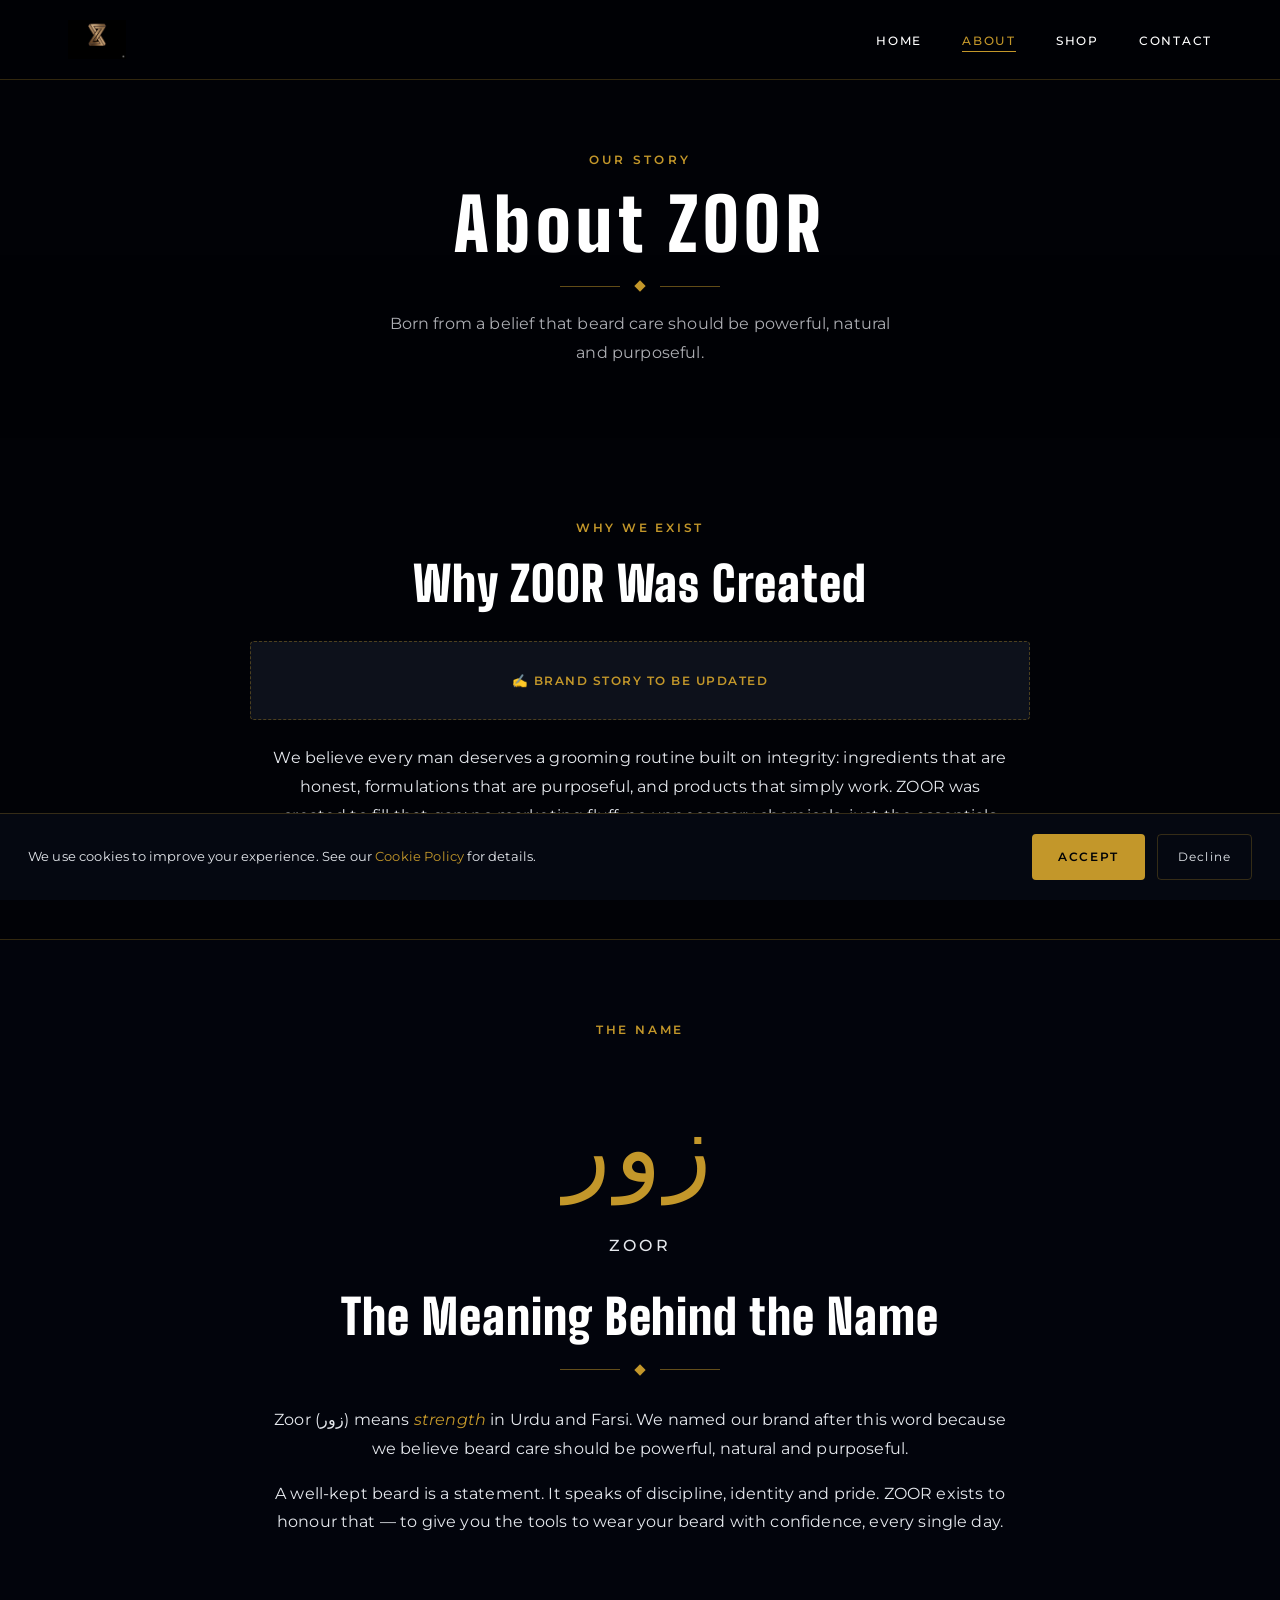
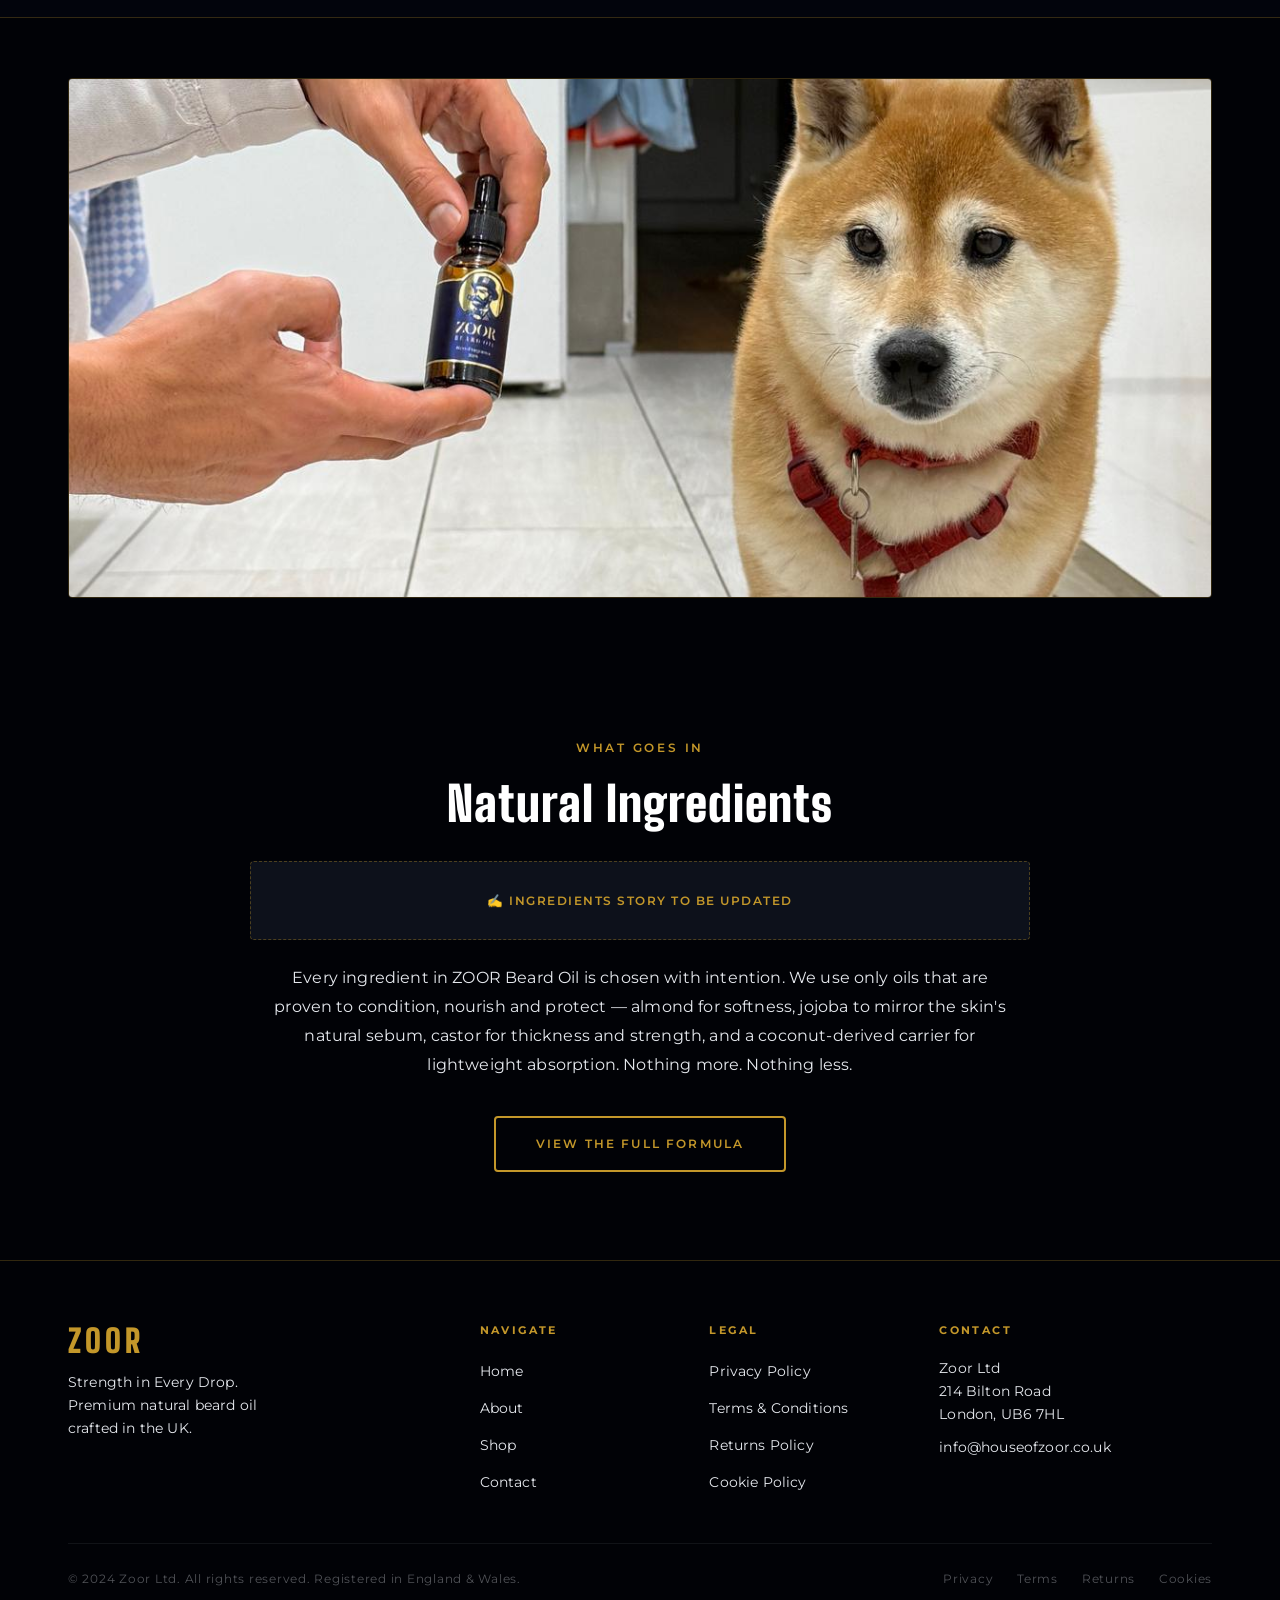
==== about.html @ c6ee44f2 "UX: shop mobile spacing, contact form success animation, about image swap - Shop mobile: remove exce" ====
<!DOCTYPE html>
<html lang="en">
<head>
  <meta charset="UTF-8" />
  <meta name="viewport" content="width=device-width, initial-scale=1.0" />
  <title>About ZOOR – Our Story &amp; Purpose</title>
  <meta name="description" content="Zoor means strength. Learn the story behind the brand, the meaning of our name, and the natural ingredients we believe in." />
  <link rel="preconnect" href="https://fonts.googleapis.com" />
  <link rel="preconnect" href="https://fonts.gstatic.com" crossorigin />
  <link href="https://fonts.googleapis.com/css2?family=Big+Shoulders+Display:wght@700;900&family=Montserrat:wght@400;500;600;700&family=Playfair+Display:ital,wght@0,400;0,700;1,400&display=swap" rel="stylesheet" />
  <link rel="stylesheet" href="css/styles.css" />
</head>
<body>

  <!-- NAVBAR -->
  <nav class="navbar" id="navbar">
    <div class="nav-container">
      <a href="index.html" class="nav-logo"><img src="logo%20zoor%20new.jpeg" alt="ZOOR" width="1024" height="712" /></a>
      <button class="nav-toggle" id="navToggle" aria-label="Toggle navigation" aria-expanded="false">
        <span></span><span></span><span></span>
      </button>
      <ul class="nav-menu" id="navMenu">
        <li><a href="index.html" class="nav-link">Home</a></li>
        <li><a href="about.html" class="nav-link">About</a></li>
        <li><a href="shop.html" class="nav-link">Shop</a></li>
        <li><a href="contact.html" class="nav-link">Contact</a></li>
      </ul>
    </div>
  </nav>

  <main>

  <!-- PAGE HERO -->
  <section class="page-hero">
    <div class="page-hero-bg" style="background-image: url('https://images.unsplash.com/photo-1503951914875-452162b0f3f1?auto=format&fit=crop&w=1920&q=80');"></div>
    <div class="page-hero-overlay"></div>
    <div class="page-hero-content container">
      <p style="font-size: 0.72rem; letter-spacing: 0.28em; text-transform: uppercase; color: var(--gold); font-weight: 600; margin-bottom: 16px;">Our Story</p>
      <h1>About ZOOR</h1>
      <div class="divider" style="margin: 20px auto;">
        <span class="divider-line"></span>
        <span class="divider-diamond"></span>
        <span class="divider-line"></span>
      </div>
      <p style="max-width: 520px; margin: 0 auto; font-size: 1rem; color: var(--cream-a75);">Born from a belief that beard care should be powerful, natural and purposeful.</p>
    </div>
  </section>

  <!-- WHY ZOOR WAS CREATED -->
  <section class="about-section section">
    <div class="container">
      <div class="about-section-inner fade-up">
        <p style="font-size: 0.72rem; letter-spacing: 0.24em; text-transform: uppercase; color: var(--gold); font-weight: 600; margin-bottom: 20px;">Why We Exist</p>
        <h2>Why ZOOR Was Created</h2>
        <div class="placeholder-box" style="margin-top: 32px;">&#9997; Brand story to be updated</div>
        <p style="margin-top: 24px; color: var(--cream-muted);">We believe every man deserves a grooming routine built on integrity: ingredients that are honest, formulations that are purposeful, and products that simply work. ZOOR was created to fill that gap; no marketing fluff, no unnecessary chemicals, just the essentials done exceptionally well.</p>
      </div>
    </div>
  </section>

  <!-- THE MEANING -->
  <section class="about-section about-meaning section">
    <div class="container">
      <div class="about-section-inner fade-up">
        <p style="font-size: 0.72rem; letter-spacing: 0.24em; text-transform: uppercase; color: var(--gold); font-weight: 600; margin-bottom: 20px;">The Name</p>
        <span class="arabic-word">زور</span>
        <span class="transliteration">Zoor</span>
        <h2>The Meaning Behind the Name</h2>
        <div class="divider" style="margin: 20px auto 32px;">
          <span class="divider-line"></span>
          <span class="divider-diamond"></span>
          <span class="divider-line"></span>
        </div>
        <p>Zoor (زور) means <em style="color: var(--gold);">strength</em> in Urdu and Farsi. We named our brand after this word because we believe beard care should be powerful, natural and purposeful.</p>
        <p style="margin-top: 16px;">A well-kept beard is a statement. It speaks of discipline, identity and pride. ZOOR exists to honour that — to give you the tools to wear your beard with confidence, every single day.</p>
      </div>
    </div>
  </section>

  <!-- LIFESTYLE IMAGE -->
  <section class="section-sm">
    <div class="container fade-up">
      <img
        src="dog%20zoor.jpeg"
        alt="ZOOR lifestyle shot"
        class="about-image-full"
        loading="lazy"
        width="1200"
        height="520"
      />
    </div>
  </section>

  <!-- NATURAL INGREDIENTS -->
  <section class="about-section section">
    <div class="container">
      <div class="about-section-inner fade-up">
        <p style="font-size: 0.72rem; letter-spacing: 0.24em; text-transform: uppercase; color: var(--gold); font-weight: 600; margin-bottom: 20px;">What Goes In</p>
        <h2>Natural Ingredients</h2>
        <div class="placeholder-box" style="margin-top: 32px;">&#9997; Ingredients story to be updated</div>
        <p style="margin-top: 24px;">Every ingredient in ZOOR Beard Oil is chosen with intention. We use only oils that are proven to condition, nourish and protect — almond for softness, jojoba to mirror the skin's natural sebum, castor for thickness and strength, and a coconut-derived carrier for lightweight absorption. Nothing more. Nothing less.</p>
        <a href="shop.html" class="btn btn-gold-outline" style="margin-top: 36px;">View the Full Formula</a>
      </div>
    </div>
  </section>

  </main>

  <!-- FOOTER -->
  <footer class="footer">
    <div class="container">
      <div class="footer-grid">
        <div class="footer-brand">
          <h3 class="footer-logo">ZOOR</h3>
          <p>Strength in Every Drop. Premium natural beard oil crafted in the UK.</p>
        </div>
        <div class="footer-col">
          <h4>Navigate</h4>
          <ul>
            <li><a href="index.html">Home</a></li>
            <li><a href="about.html">About</a></li>
            <li><a href="shop.html">Shop</a></li>
            <li><a href="contact.html">Contact</a></li>
          </ul>
        </div>
        <div class="footer-col">
          <h4>Legal</h4>
          <ul>
            <li><a href="privacy-policy.html">Privacy Policy</a></li>
            <li><a href="terms-conditions.html">Terms &amp; Conditions</a></li>
            <li><a href="returns-policy.html">Returns Policy</a></li>
            <li><a href="cookie-policy.html">Cookie Policy</a></li>
          </ul>
        </div>
        <div class="footer-col">
          <h4>Contact</h4>
          <div class="footer-contact-info">
            <p>Zoor Ltd<br />214 Bilton Road<br />London, UB6 7HL</p>
            <a href="mailto:info@houseofzoor.co.uk" style="display:block; margin-top: 10px;">info@houseofzoor.co.uk</a>
          </div>
        </div>
      </div>
      <div class="footer-bottom">
        <p>&copy; 2024 Zoor Ltd. All rights reserved. Registered in England &amp; Wales.</p>
        <div class="footer-legal-links">
          <a href="privacy-policy.html">Privacy</a>
          <a href="terms-conditions.html">Terms</a>
          <a href="returns-policy.html">Returns</a>
          <a href="cookie-policy.html">Cookies</a>
        </div>
      </div>
    </div>
  </footer>

  <!-- COOKIE BANNER -->
  <div class="cookie-banner" id="cookieBanner" role="region" aria-label="Cookie consent">
    <p>We use cookies to improve your experience. See our <a href="cookie-policy.html">Cookie Policy</a> for details.</p>
    <div class="cookie-actions">
      <button class="btn btn-primary cookie-accept" id="cookieAccept">Accept</button>
      <button class="cookie-decline" id="cookieDecline">Decline</button>
    </div>
  </div>

  <!-- FLOATING SHOP BUTTON -->
  <a href="shop.html" class="floating-shop-btn" aria-label="Shop Now">Shop Now</a>

  <script src="js/main.js"></script>
</body>
</html>
---- css/styles.css ----
/* ============================================================
   ZOOR – PREMIUM BEARD OIL
   Colour: #0a0e1a (navy) | #C49A2B (gold) | #FFFFFF / #E8EAF0 (white)
   Fonts : Big Shoulders Display (headings) | Montserrat (body)
   ============================================================ */

/* ── RESET & ROOT ─────────────────────────────────────────── */
*, *::before, *::after { margin: 0; padding: 0; box-sizing: border-box; }

:root {
  --black:       oklch(8% 0.022 265);
  --black-soft:  oklch(11% 0.022 265);
  --black-card:  oklch(13.5% 0.022 265);
  --black-mid:   oklch(18% 0.022 265);
  --gold:        oklch(70% 0.13 85);
  --gold-light:  oklch(73% 0.14 84);
  --gold-dim:    oklch(70% 0.13 85 / 0.15);
  --cream:       oklch(100% 0 0);
  --cream-muted: oklch(93% 0.008 265);
  --cream-dim:   oklch(93% 0.008 265 / 0.10);
  --border:      oklch(70% 0.13 85 / 0.25);
  --font-display:'Big Shoulders Display', Impact, sans-serif;
  --font-serif:  'Playfair Display', Georgia, serif;
  --font-sans:   'Montserrat', 'Helvetica Neue', sans-serif;
  --nav-h:       80px;
  --ease:        cubic-bezier(0.16, 1, 0.3, 1);
  --ease-fast:   cubic-bezier(0.25, 1, 0.5, 1);
  --radius:      4px;
  --max-w:       1200px;
  /* Alpha tokens */
  --black-a30:   oklch(8% 0.022 265 / 0.30);
  --black-a35:   oklch(8% 0.022 265 / 0.35);
  --black-a40:   oklch(8% 0.022 265 / 0.40);
  --black-a50:   oklch(8% 0.022 265 / 0.50);
  --black-a55:   oklch(8% 0.022 265 / 0.55);
  --black-a75:   oklch(8% 0.022 265 / 0.75);
  --black-a78:   oklch(8% 0.022 265 / 0.78);
  --black-a92:   oklch(8% 0.022 265 / 0.92);
  --black-a98:   oklch(8% 0.022 265 / 0.98);
  --cream-a07:   oklch(93% 0.008 265 / 0.07);
  --cream-a30:   oklch(93% 0.008 265 / 0.30);
  --cream-a35:   oklch(93% 0.008 265 / 0.35);
  --cream-a40:   oklch(93% 0.008 265 / 0.40);
  --cream-a75:   oklch(93% 0.008 265 / 0.75);
  --cream-a80:   oklch(93% 0.008 265 / 0.80);
  --gold-a06:    oklch(70% 0.13 85 / 0.06);
  --gold-a10:    oklch(70% 0.13 85 / 0.10);
  --gold-a20:    oklch(70% 0.13 85 / 0.20);
  --gold-a25:    oklch(70% 0.13 85 / 0.25);
  --gold-a30:    oklch(70% 0.13 85 / 0.30);
  --gold-a35:    oklch(70% 0.13 85 / 0.35);
  --black-footer: var(--black-footer);
  --success:     var(--success);
  --error:       oklch(60% 0.15 28);
}

html { scroll-behavior: smooth; font-size: 16px; }

body {
  background-color: var(--black);
  color: var(--cream);
  font-family: var(--font-sans);
  font-weight: 400;
  line-height: 1.7;
  letter-spacing: 0.01em;
  font-kerning: normal;
  -webkit-font-smoothing: antialiased;
}

img { display: block; max-width: 100%; height: auto; }
a { color: inherit; text-decoration: none; }
ul { list-style: none; }
button { cursor: pointer; border: none; background: none; font-family: inherit; }

/* ── TYPOGRAPHY ───────────────────────────────────────────── */
h1, h2, h3, h4, h5 {
  font-family: var(--font-display);
  font-weight: 900;
  line-height: 1.05;
  color: var(--cream);
}

h1, h2, h3 { text-wrap: balance; }

h1 { font-size: clamp(3rem, 8vw, 7rem); letter-spacing: 0.04em; }
h2 { font-size: clamp(2rem, 4vw, 3rem); letter-spacing: 0.02em; }
h3 { font-size: clamp(1.4rem, 2.5vw, 2rem); letter-spacing: 0.02em; }
h4 { font-size: 0.72rem; letter-spacing: 0.16em; text-transform: uppercase; }
h5 { font-size: 0.9rem; letter-spacing: 0.12em; text-transform: uppercase; }

p { font-size: 1rem; color: var(--cream-muted); line-height: 1.8; }

.gold-text  { color: var(--gold); }
.cream-text { color: var(--cream); }

/* ── LAYOUT ───────────────────────────────────────────────── */
.container {
  max-width: var(--max-w);
  margin: 0 auto;
  padding: 0 28px;
}

.section { padding: 96px 0; }
.section-sm { padding: 60px 0; }

.text-center { text-align: center; }

.divider {
  display: flex;
  align-items: center;
  gap: 16px;
  margin: 20px auto;
  width: fit-content;
}

.divider-line {
  width: 60px;
  height: 1px;
  background: var(--gold);
  opacity: 0.5;
}

.divider-diamond {
  width: 8px;
  height: 8px;
  background: var(--gold);
  transform: rotate(45deg);
  flex-shrink: 0;
}

/* ── NAVBAR ───────────────────────────────────────────────── */
.navbar {
  position: fixed;
  top: 0;
  left: 0;
  right: 0;
  height: var(--nav-h);
  z-index: 1000;
  background: var(--black-a92);
  backdrop-filter: blur(12px);
  -webkit-backdrop-filter: blur(12px);
  border-bottom: 1px solid var(--border);
  transition: background 0.3s var(--ease), box-shadow 0.3s var(--ease);
}

.navbar.scrolled {
  background: var(--black-a98);
  box-shadow: 0 4px 40px var(--black-a50);
}

.nav-container {
  max-width: var(--max-w);
  margin: 0 auto;
  padding: 0 28px;
  height: 100%;
  display: flex;
  align-items: center;
  justify-content: space-between;
}

.nav-logo {
  display: flex;
  align-items: center;
  flex-shrink: 0;
  transition: opacity 0.2s;
}

.nav-logo img {
  height: 40px;
  max-height: 40px;
  width: auto;
  max-width: none;
  display: block;
  object-fit: contain;
}

.nav-logo:hover { opacity: 0.85; }

.nav-menu {
  display: flex;
  align-items: center;
  gap: 40px;
}

.nav-link {
  font-size: 0.78rem;
  font-weight: 500;
  letter-spacing: 0.14em;
  text-transform: uppercase;
  color: var(--cream);
  position: relative;
  padding-bottom: 4px;
  transition: color 0.2s;
}

.nav-link::after {
  content: '';
  position: absolute;
  bottom: 0;
  left: 0;
  width: 0;
  height: 1px;
  background: var(--gold);
  transition: width 0.3s var(--ease);
}

.nav-link:hover,
.nav-link.active { color: var(--gold); }

.nav-link:hover::after,
.nav-link.active::after { width: 100%; }

.nav-toggle {
  display: none;
  flex-direction: column;
  gap: 5px;
  padding: 14px 9px;
  z-index: 1100;
}

.nav-toggle span {
  display: block;
  width: 26px;
  height: 2px;
  background: var(--cream);
  border-radius: 2px;
  transition: transform 0.3s var(--ease), opacity 0.3s, background 0.3s;
}

.nav-toggle.open span:nth-child(1) { transform: translateY(7px) rotate(45deg); }
.nav-toggle.open span:nth-child(2) { opacity: 0; }
.nav-toggle.open span:nth-child(3) { transform: translateY(-7px) rotate(-45deg); }

/* ── HERO (Homepage) ──────────────────────────────────────── */
.hero {
  position: relative;
  min-height: 100vh;
  display: flex;
  align-items: center;
  justify-content: center;
  overflow: hidden;
  text-align: center;
}

.hero-bg {
  position: absolute;
  inset: 0;
  background-size: cover;
  background-position: center top;
  background-repeat: no-repeat;
  transform: scale(1.04);
  transition: transform 8s linear;
  will-change: transform;
}

.hero.loaded .hero-bg { transform: scale(1); }

.hero-overlay {
  position: absolute;
  inset: 0;
  background: linear-gradient(
    to bottom,
    var(--black-a55) 0%,
    var(--black-a40) 40%,
    var(--black-a75) 100%
  );
}

.hero-content {
  position: relative;
  z-index: 2;
  padding: 120px 28px 80px;
  max-width: 820px;
}

.hero-eyebrow {
  font-size: 0.72rem;
  letter-spacing: 0.28em;
  text-transform: uppercase;
  color: var(--gold);
  font-weight: 600;
  margin-bottom: 20px;
  font-family: var(--font-sans);
  animation: hero-enter 0.65s var(--ease) 0.1s both;
}

.hero-title {
  font-size: clamp(5.5rem, 17vw, 14rem);
  letter-spacing: 0.1em;
  color: var(--cream);
  text-shadow: 0 4px 40px var(--black-a50);
  margin-bottom: 0;
  line-height: 0.9;
  font-weight: 900;
  animation: hero-enter-title 0.85s var(--ease) 0.28s both;
}

.hero-slogan {
  font-family: var(--font-serif);
  font-size: clamp(1.1rem, 2.5vw, 1.5rem);
  font-style: italic;
  color: var(--gold);
  margin: 18px 0 32px;
  letter-spacing: 0.04em;
  font-weight: 400;
  animation: hero-enter 0.65s var(--ease) 0.5s both;
}

.hero-desc {
  font-size: 1rem;
  color: var(--cream-a80);
  max-width: 520px;
  margin: 0 auto 44px;
  line-height: 1.85;
  animation: hero-enter 0.65s var(--ease) 0.62s both;
}

.hero .divider { animation: hero-enter 0.6s var(--ease) 0.45s both; }
.hero-content .btn { animation: hero-enter 0.65s var(--ease) 0.82s both; }

/* ── PAGE HERO (internal pages) ───────────────────────────── */
.page-hero {
  position: relative;
  padding: calc(var(--nav-h) + 70px) 0 70px;
  text-align: center;
  overflow: hidden;
}

.page-hero-bg {
  position: absolute;
  inset: 0;
  background-size: cover;
  background-position: center;
}

.page-hero-overlay {
  position: absolute;
  inset: 0;
  background: var(--black-a78);
}

.page-hero-content {
  position: relative;
  z-index: 2;
  animation: hero-enter 0.7s var(--ease) 0.15s both;
}

.page-hero h1 {
  font-size: clamp(2.5rem, 6vw, 4.5rem);
  letter-spacing: 0.08em;
}

/* ── BUTTONS ──────────────────────────────────────────────── */
.btn {
  display: inline-block;
  font-family: var(--font-sans);
  font-size: 0.75rem;
  font-weight: 600;
  letter-spacing: 0.18em;
  text-transform: uppercase;
  padding: 16px 40px;
  border-radius: var(--radius);
  transition: background 0.25s var(--ease), border-color 0.25s var(--ease), color 0.25s var(--ease), transform 0.25s var(--ease), box-shadow 0.25s var(--ease);
  position: relative;
  overflow: hidden;
}

.btn-primary {
  background: var(--gold);
  color: var(--black);
  border: 2px solid var(--gold);
}

.btn-primary:hover {
  background: var(--gold-light);
  border-color: var(--gold-light);
  transform: translateY(-2px);
  box-shadow: 0 8px 30px var(--gold-a35);
}

.btn-outline {
  background: transparent;
  color: var(--cream);
  border: 2px solid var(--cream-a40);
}

.btn-outline:hover {
  border-color: var(--gold);
  color: var(--gold);
  transform: translateY(-2px);
}

.btn-gold-outline {
  background: transparent;
  color: var(--gold);
  border: 2px solid var(--gold);
}

.btn-gold-outline:hover {
  background: var(--gold);
  color: var(--black);
  transform: translateY(-2px);
  box-shadow: 0 8px 30px var(--gold-a30);
}

.btn-primary:active,
.btn-outline:active,
.btn-gold-outline:active {
  transform: translateY(1px);
  transition-duration: 0.08s;
}

.btn-primary.js-submitted {
  background: var(--success);
  border-color: var(--success);
}

/* ── FOCUS VISIBLE ────────────────────────────────────────── */
:focus-visible {
  outline: 2px solid var(--gold);
  outline-offset: 3px;
  border-radius: var(--radius);
}

.form-group input:focus-visible,
.form-group textarea:focus-visible {
  outline: none;
}

/* ── BREADCRUMB ───────────────────────────────────────────── */
.breadcrumb-link {
  color: var(--cream-muted);
  transition: color 0.2s;
}
.breadcrumb-link:hover { color: var(--gold); }

/* ── BRAND INTRO (Homepage) ───────────────────────────────── */
.brand-intro {
  background: var(--black-soft);
  border-top: 1px solid var(--border);
  border-bottom: 1px solid var(--border);
}

.brand-intro-inner {
  max-width: 720px;
  margin: 0 auto;
  text-align: center;
}

.brand-intro-inner .eyebrow {
  font-size: 0.72rem;
  letter-spacing: 0.24em;
  text-transform: uppercase;
  color: var(--gold);
  font-weight: 600;
  margin-bottom: 24px;
  display: block;
}

.brand-intro-inner p {
  font-size: 1.05rem;
  color: var(--cream-muted);
  line-height: 1.9;
  max-width: 68ch;
  margin-left: auto;
  margin-right: auto;
  text-wrap: pretty;
}

.brand-statement {
  font-size: clamp(1.1rem, 2.2vw, 1.4rem);
  color: var(--cream);
  line-height: 1.85;
  margin-top: 32px;
  max-width: 68ch;
  margin-left: auto;
  margin-right: auto;
  text-wrap: pretty;
}

/* ── FEATURED PRODUCTS (Homepage) ────────────────────────── */
.featured-products { background: var(--black); }

.section-header {
  text-align: center;
  margin-bottom: 60px;
}

.section-header h2 { margin-bottom: 14px; }
.section-header p { max-width: 480px; margin: 0 auto; }

.products-grid {
  display: grid;
  grid-template-columns: repeat(auto-fit, minmax(280px, 1fr));
  gap: 32px;
}

.product-card {
  background: var(--black-card);
  border: 1px solid var(--border);
  border-radius: var(--radius);
  overflow: hidden;
  transition: transform 0.3s var(--ease), box-shadow 0.3s var(--ease), border-color 0.3s;
}

.product-card:hover {
  transform: translateY(-6px);
  box-shadow: 0 20px 60px var(--black-a40);
  border-color: var(--gold);
}

.product-card-img {
  aspect-ratio: 1 / 1;
  overflow: hidden;
}

.product-card-img img {
  width: 100%;
  height: 100%;
  object-fit: cover;
  transition: transform 0.5s var(--ease);
}

.product-card:hover .product-card-img img { transform: scale(1.05); }

.product-card-body {
  padding: 28px;
}

.product-card-body h3 {
  font-size: 1.15rem;
  margin-bottom: 8px;
}

.product-card-body .product-size {
  font-size: 0.75rem;
  letter-spacing: 0.1em;
  text-transform: uppercase;
  color: var(--gold);
  margin-bottom: 16px;
  display: block;
}

.price-placeholder {
  display: inline-block;
  font-size: 0.7rem;
  font-weight: 600;
  letter-spacing: 0.1em;
  color: var(--black);
  background: var(--gold);
  padding: 5px 14px;
  border-radius: 2px;
  text-transform: uppercase;
  margin-bottom: 20px;
}

.product-card-body .btn { width: 100%; text-align: center; padding: 14px 20px; }

/* ── WHY ZOOR (Asymmetric benefits) ──────────────────────── */
.why-zoor {
  background: var(--black-soft);
  border-top: 1px solid var(--border);
  border-bottom: 1px solid var(--border);
}

.why-zoor-grid {
  display: grid;
  grid-template-columns: 55% 45%;
  border: 1px solid var(--border);
}

.why-zoor-feature {
  background: var(--black-card);
  border-right: 1px solid var(--border);
  padding: 64px 52px;
  display: flex;
  flex-direction: column;
  justify-content: space-between;
  min-height: 320px;
}

.why-zoor-feature .why-num {
  font-family: var(--font-display);
  font-size: clamp(4.5rem, 9vw, 8rem);
  font-weight: 900;
  color: var(--gold);
  line-height: 0.85;
  letter-spacing: -0.02em;
  display: block;
  margin-bottom: 20px;
}

.why-zoor-feature h3 {
  font-size: clamp(2rem, 4vw, 3.2rem);
  letter-spacing: 0.02em;
  line-height: 1.05;
  margin-bottom: 20px;
}

.why-zoor-feature > p {
  font-size: 0.95rem;
  color: var(--cream-muted);
  max-width: 360px;
  line-height: 1.8;
}

.why-zoor-secondary {
  display: flex;
  flex-direction: column;
}

.why-zoor-item {
  display: flex;
  gap: 20px;
  align-items: flex-start;
  padding: 32px 36px;
  flex: 1;
  border-bottom: 1px solid var(--border);
}

.why-zoor-item:last-child { border-bottom: none; }

.why-zoor-item .why-num {
  font-family: var(--font-display);
  font-size: 2rem;
  font-weight: 900;
  color: var(--gold);
  line-height: 1.1;
  flex-shrink: 0;
  width: 2.4em;
  letter-spacing: -0.01em;
}

.why-item-body h4 {
  font-family: var(--font-display);
  font-size: 1rem;
  font-weight: 700;
  letter-spacing: 0.06em;
  text-transform: uppercase;
  color: var(--cream);
  margin-bottom: 8px;
  line-height: 1.2;
}

.why-item-body p {
  font-size: 0.85rem;
  color: var(--cream-muted);
  line-height: 1.75;
}

/* ── PRODUCT PAGE ─────────────────────────────────────────── */
.product-page { padding-top: calc(var(--nav-h) + 60px); padding-bottom: 80px; }

.product-layout {
  display: grid;
  grid-template-columns: 1fr 1fr;
  gap: 64px;
  align-items: start;
}

.product-image-main {
  position: sticky;
  top: calc(var(--nav-h) + 24px);
  border-radius: var(--radius);
  overflow: hidden;
  border: 1px solid var(--border);
  aspect-ratio: 1 / 1;
}

.product-image-main img {
  width: 100%;
  height: 100%;
  object-fit: cover;
}

.product-details { padding: 8px 0; }

.product-details .eyebrow {
  font-size: 0.72rem;
  letter-spacing: 0.22em;
  text-transform: uppercase;
  color: var(--gold);
  font-weight: 600;
  margin-bottom: 16px;
  display: block;
}

.product-details h1 {
  font-size: clamp(2rem, 4vw, 2.8rem);
  margin-bottom: 8px;
}

.product-details .product-volume {
  font-size: 0.85rem;
  letter-spacing: 0.1em;
  text-transform: uppercase;
  color: var(--cream-muted);
  margin-bottom: 24px;
  display: block;
}

.product-price-wrapper { margin-bottom: 32px; }

.product-price-placeholder {
  display: inline-block;
  font-size: 0.72rem;
  font-weight: 700;
  letter-spacing: 0.12em;
  color: var(--black);
  background: var(--gold);
  padding: 8px 20px;
  border-radius: var(--radius);
  text-transform: uppercase;
}

.product-desc {
  font-size: 0.95rem;
  color: var(--cream-muted);
  line-height: 1.85;
  margin-bottom: 32px;
  border-top: 1px solid var(--border);
  border-bottom: 1px solid var(--border);
  padding: 24px 0;
}

.product-add-bag {
  width: 100%;
  padding: 18px;
  font-size: 0.8rem;
  letter-spacing: 0.2em;
  margin-bottom: 40px;
}

.product-meta { margin-top: 8px; }

.product-meta-section { margin-bottom: 28px; }

.product-meta-section h2 {
  font-size: 0.72rem;
  letter-spacing: 0.2em;
  text-transform: uppercase;
  color: var(--gold);
  margin-bottom: 12px;
  font-family: var(--font-sans);
  font-weight: 700;
}

.product-meta-section p,
.product-meta-section li {
  font-size: 0.9rem;
  color: var(--cream-muted);
  line-height: 1.8;
}

.ingredients-list { padding-left: 0; }

.ingredients-list li {
  padding: 6px 0;
  border-bottom: 1px solid var(--cream-a07);
  font-family: var(--font-sans);
  font-size: 0.85rem;
  color: var(--cream-muted);
}

.ingredients-list li:last-child { border-bottom: none; }

.warning-box {
  background: var(--gold-a06);
  border: 1px solid var(--gold-a20);
  border-radius: var(--radius);
  padding: 16px 20px;
}

.warning-box p { font-size: 0.82rem; }

/* ── ABOUT PAGE ───────────────────────────────────────────── */
.about-section {
  padding: 80px 0;
  border-bottom: 1px solid var(--border);
}

.about-section:last-of-type { border-bottom: none; }

.about-section-inner {
  max-width: 780px;
  margin: 0 auto;
  text-align: center;
}

.about-section-inner h2 { margin-bottom: 24px; }

.about-section-inner p {
  max-width: 68ch;
  margin-left: auto;
  margin-right: auto;
  text-wrap: pretty;
}

.about-meaning {
  background: var(--black-soft);
}

.about-meaning .arabic-word {
  font-size: clamp(3rem, 8vw, 6rem);
  font-family: var(--font-serif);
  color: var(--gold);
  display: block;
  letter-spacing: 0.05em;
  margin-bottom: 8px;
}

.about-meaning .transliteration {
  font-size: 1rem;
  letter-spacing: 0.2em;
  text-transform: uppercase;
  color: var(--cream-muted);
  font-weight: 500;
  display: block;
  margin-bottom: 32px;
}

.placeholder-box {
  background: var(--black-mid);
  border: 1px dashed var(--gold-a35);
  border-radius: var(--radius);
  padding: 28px 32px;
  margin: 24px 0;
  color: var(--gold);
  font-size: 0.78rem;
  letter-spacing: 0.12em;
  text-transform: uppercase;
  font-weight: 600;
  text-align: center;
}

.about-image-full {
  width: 100%;
  max-height: 520px;
  object-fit: cover;
  border-radius: var(--radius);
  border: 1px solid var(--border);
  margin: 0 auto;
}

.about-two-col {
  display: grid;
  grid-template-columns: 1fr 1fr;
  gap: 64px;
  align-items: center;
}

/* ── CONTACT PAGE ─────────────────────────────────────────── */
.contact-grid {
  display: grid;
  grid-template-columns: 1fr 1fr;
  gap: 64px;
  align-items: start;
}

.contact-info h3 { margin-bottom: 28px; }

.contact-info-item {
  display: flex;
  flex-direction: column;
  margin-bottom: 24px;
}

.contact-info-item .label {
  font-size: 0.7rem;
  letter-spacing: 0.2em;
  text-transform: uppercase;
  color: var(--gold);
  font-weight: 700;
  margin-bottom: 6px;
}

.contact-info-item .value {
  font-size: 0.95rem;
  color: var(--cream-muted);
  line-height: 1.7;
}

.contact-info-item a:hover { color: var(--gold); }

/* ── FORM ─────────────────────────────────────────────────── */
.form-group { margin-bottom: 24px; }

.form-group label {
  display: block;
  font-size: 0.72rem;
  letter-spacing: 0.16em;
  text-transform: uppercase;
  color: var(--gold);
  font-weight: 600;
  margin-bottom: 8px;
}

.form-group input,
.form-group textarea {
  width: 100%;
  background: var(--black-card);
  border: 1px solid var(--border);
  border-radius: var(--radius);
  padding: 14px 18px;
  color: var(--cream);
  font-family: var(--font-sans);
  font-size: 0.9rem;
  transition: border-color 0.2s, box-shadow 0.2s;
  outline: none;
}

.form-group textarea {
  min-height: 140px;
  resize: vertical;
}

.form-group input:focus,
.form-group textarea:focus {
  border-color: var(--gold);
  box-shadow: 0 0 0 3px var(--gold-a10);
}

.form-group input::placeholder,
.form-group textarea::placeholder { color: var(--cream-a30); }

.form-submit { width: 100%; padding: 16px; font-size: 0.8rem; letter-spacing: 0.18em; }

.form-error {
  font-size: 0.75rem;
  color: var(--error);
  margin-top: 6px;
  display: block;
}

.form-group input[aria-invalid="true"],
.form-group textarea[aria-invalid="true"] {
  border-color: var(--gold);
}

/* ── Contact form success state ───────────────────────────── */
.form-success {
  display: flex;
  flex-direction: column;
  align-items: center;
  justify-content: center;
  text-align: center;
  padding: 52px 0;
  opacity: 0;
  transition: opacity 0.45s ease;
}
.form-success.visible { opacity: 1; }

.form-success-icon {
  width: 80px;
  height: 80px;
  border-radius: 50%;
  border: 2px solid var(--success);
  color: var(--success);
  display: flex;
  align-items: center;
  justify-content: center;
  transform: scale(0);
  transition: transform 0.55s cubic-bezier(0.16, 1, 0.3, 1);
  margin-bottom: 28px;
}
.form-success.visible .form-success-icon { transform: scale(1); }

.form-success-icon svg {
  width: 38px;
  height: 38px;
}

.form-success-title {
  font-size: 1.6rem;
  color: var(--cream);
  font-family: var(--font-display);
  font-weight: 700;
  letter-spacing: 0.06em;
  margin-bottom: 10px;
}

.form-success-sub {
  font-size: 0.85rem;
  color: var(--cream-muted);
  letter-spacing: 0.03em;
}

/* ── LEGAL PAGES ──────────────────────────────────────────── */
.legal-content {
  max-width: 820px;
  margin: 0 auto;
  padding: calc(var(--nav-h) + 60px) 28px 80px;
}

.legal-content h1 {
  font-size: clamp(2rem, 5vw, 3.5rem);
  margin-bottom: 8px;
}

.legal-meta {
  font-size: 0.8rem;
  color: var(--cream-muted);
  letter-spacing: 0.08em;
  margin-bottom: 48px;
  border-bottom: 1px solid var(--border);
  padding-bottom: 24px;
}

.legal-content h2 {
  font-size: 1.4rem;
  margin: 48px 0 16px;
  color: var(--cream);
}

.legal-content h3 {
  font-size: 1.05rem;
  margin: 28px 0 12px;
  color: var(--gold);
}

.legal-content p {
  margin-bottom: 16px;
  font-size: 0.95rem;
  color: var(--cream-a75);
  text-wrap: pretty;
}

.legal-content ul, .legal-content ol {
  padding-left: 20px;
  margin-bottom: 20px;
}

.legal-content ul { list-style: disc; }
.legal-content ol { list-style: decimal; }

.legal-content li {
  font-size: 0.95rem;
  color: var(--cream-a75);
  margin-bottom: 8px;
  line-height: 1.75;
}

.legal-content a { color: var(--gold); }
.legal-content a:hover { text-decoration: underline; }

/* ── FOOTER ───────────────────────────────────────────────── */
.footer {
  background: var(--black-footer);
  border-top: 1px solid var(--border);
  padding: 64px 0 0;
}

.footer-grid {
  display: grid;
  grid-template-columns: 2fr 1fr 1fr 1.5fr;
  gap: 48px;
  margin-bottom: 48px;
}

.footer-logo {
  font-family: var(--font-display);
  font-size: 2rem;
  font-weight: 900;
  letter-spacing: 0.12em;
  color: var(--gold);
  margin-bottom: 12px;
}

.footer-brand p {
  font-size: 0.85rem;
  color: var(--cream-muted);
  line-height: 1.7;
  max-width: 240px;
}

.footer-col h4 {
  font-size: 0.68rem;
  letter-spacing: 0.22em;
  text-transform: uppercase;
  color: var(--gold);
  font-family: var(--font-sans);
  font-weight: 700;
  margin-bottom: 20px;
}

.footer-col ul { display: flex; flex-direction: column; gap: 10px; }

.footer-col ul li a {
  font-size: 0.85rem;
  color: var(--cream-muted);
  transition: color 0.2s;
}

.footer-col ul li a:hover { color: var(--cream); }

.footer-contact-info p,
.footer-contact-info a {
  font-size: 0.85rem;
  color: var(--cream-muted);
  line-height: 1.7;
  transition: color 0.2s;
}

.footer-contact-info a:hover { color: var(--gold); }

.footer-bottom {
  border-top: 1px solid var(--cream-a07);
  padding: 24px 0;
  display: flex;
  align-items: center;
  justify-content: space-between;
  flex-wrap: wrap;
  gap: 12px;
}

.footer-bottom p {
  font-size: 0.78rem;
  color: var(--cream-a35);
  letter-spacing: 0.06em;
}

.footer-legal-links {
  display: flex;
  gap: 24px;
  flex-wrap: wrap;
}

.footer-legal-links a {
  font-size: 0.75rem;
  color: var(--cream-a35);
  letter-spacing: 0.06em;
  transition: color 0.2s;
}

.footer-legal-links a:hover { color: var(--gold); }

/* ── COOKIE BANNER ────────────────────────────────────────── */
.cookie-banner {
  position: fixed;
  bottom: 0;
  left: 0;
  right: 0;
  background: var(--black-card);
  border-top: 1px solid var(--border);
  padding: 20px 28px;
  z-index: 9000;
  display: flex;
  align-items: center;
  justify-content: space-between;
  gap: 24px;
  flex-wrap: wrap;
  transform: translateY(100%);
  transition: transform 0.4s var(--ease);
}

.cookie-banner.visible { transform: translateY(0); }
.cookie-banner.hidden { display: none; }

.cookie-banner p {
  font-size: 0.82rem;
  color: var(--cream-muted);
  flex: 1;
  min-width: 260px;
}

.cookie-banner p a { color: var(--gold); }
.cookie-banner p a:hover { text-decoration: underline; }

.cookie-actions {
  display: flex;
  gap: 12px;
  flex-shrink: 0;
}

.cookie-accept {
  padding: 14px 24px;
  font-size: 0.72rem;
  letter-spacing: 0.14em;
}

.cookie-decline {
  padding: 14px 20px;
  font-size: 0.72rem;
  letter-spacing: 0.1em;
  color: var(--cream-muted);
  border: 1px solid var(--border);
  border-radius: var(--radius);
  font-family: var(--font-sans);
  transition: color 0.2s, border-color 0.2s;
}

.cookie-decline:hover {
  color: var(--cream);
  border-color: var(--cream-a40);
}

/* ── TOAST NOTIFICATION ───────────────────────────────────── */
.toast {
  position: fixed;
  bottom: 32px;
  right: 32px;
  background: var(--black-card);
  border: 1px solid var(--gold);
  border-radius: var(--radius);
  padding: 16px 24px;
  z-index: 9500;
  display: flex;
  align-items: center;
  gap: 12px;
  transform: translateY(20px);
  opacity: 0;
  transition: transform 0.35s var(--ease), opacity 0.35s var(--ease);
  pointer-events: none;
}

.toast.show {
  transform: translateY(0);
  opacity: 1;
}

.toast-dot {
  width: 8px;
  height: 8px;
  background: var(--gold);
  border-radius: 50%;
  flex-shrink: 0;
}

.toast p {
  font-size: 0.82rem;
  color: var(--cream);
  font-weight: 500;
}

/* ── KEYFRAMES ────────────────────────────────────────────── */
@keyframes hero-enter {
  from { opacity: 0; transform: translateY(24px); }
  to   { opacity: 1; transform: translateY(0); }
}

@keyframes hero-enter-title {
  from { opacity: 0; transform: translateY(56px); }
  to   { opacity: 1; transform: translateY(0); }
}

/* ── SCROLL ANIMATIONS ────────────────────────────────────── */
.fade-up {
  opacity: 0;
  transform: translateY(28px);
  transition: opacity 0.7s var(--ease), transform 0.7s var(--ease);
}

.fade-up.visible {
  opacity: 1;
  transform: translateY(0);
}

.fade-up:nth-child(2) { transition-delay: 0.12s; }
.fade-up:nth-child(3) { transition-delay: 0.22s; }
.fade-up:nth-child(4) { transition-delay: 0.32s; }

/* ── RESPONSIVE ───────────────────────────────────────────── */
@media (max-width: 1024px) {
  .product-layout { gap: 40px; }
  .footer-grid { grid-template-columns: 1fr 1fr; gap: 32px; }
  .about-two-col { gap: 40px; }
  .contact-grid { gap: 40px; }
}

@media (max-width: 768px) {
  :root { --nav-h: 68px; }

  .why-zoor-grid { grid-template-columns: 1fr; }
  .why-zoor-feature { border-right: none; border-bottom: 1px solid var(--border); min-height: auto; padding: 48px 36px; }
  .why-zoor-item { padding: 28px 28px; }

  .nav-toggle { display: flex; }

  .nav-menu {
    position: fixed;
    top: var(--nav-h);
    left: 0;
    right: 0;
    background: var(--black-soft);
    border-bottom: 1px solid var(--border);
    flex-direction: column;
    justify-content: flex-start;
    gap: 0;
    padding: 8px 0 16px;
    transform: translateY(-10px);
    opacity: 0;
    visibility: hidden;
    transition: transform 0.3s var(--ease), opacity 0.3s var(--ease), visibility 0s 0.3s;
    z-index: 1050;
  }

  .nav-menu.open {
    transform: translateY(0);
    opacity: 1;
    visibility: visible;
    transition: transform 0.3s var(--ease), opacity 0.3s var(--ease), visibility 0s;
  }

  .nav-menu .nav-link {
    font-size: 0.95rem;
    letter-spacing: 0.14em;
    padding: 14px 28px;
    display: block;
  }

  .hero-title { font-size: clamp(4rem, 18vw, 8rem); letter-spacing: 0.08em; }
  .hero-content { padding: 120px 20px 60px; }

  .product-layout { grid-template-columns: 1fr; gap: 24px; }
  .product-image-main { position: static; aspect-ratio: 4/3; }
  .shop-breadcrumb-wrapper { padding-top: var(--nav-h) !important; padding-bottom: 4px !important; }
  .product-page { padding-top: 10px; }

  .about-two-col { grid-template-columns: 1fr; }
  .about-image-full { max-height: 340px; }

  .contact-grid { grid-template-columns: 1fr; }
  .contact-grid .contact-info { order: 2; }

  .footer-grid { grid-template-columns: 1fr 1fr; }
  .footer-brand { grid-column: 1 / -1; }

  .footer-bottom { flex-direction: column; align-items: flex-start; gap: 16px; }

  .section { padding: 64px 0; }

  .cookie-banner { flex-direction: column; align-items: flex-start; }
  .cookie-actions { width: 100%; }
  .cookie-accept, .cookie-decline { flex: 1; text-align: center; }
}

@media (max-width: 520px) {
  .footer-grid { grid-template-columns: 1fr; }
  .footer-brand { grid-column: auto; }
  .products-grid { grid-template-columns: 1fr; }
  .footer-legal-links { flex-direction: column; gap: 10px; }
}

/* ── FLOATING SHOP BUTTON (mobile) ───────────────────────── */
.floating-shop-btn { display: none; }

@media (max-width: 768px) {
  .floating-shop-btn {
    display: flex;
    align-items: center;
    justify-content: center;
    position: fixed;
    right: 16px;
    bottom: 24px;
    background: var(--gold);
    color: var(--black);
    font-family: var(--font-sans);
    font-size: 0.72rem;
    font-weight: 700;
    letter-spacing: 0.16em;
    text-transform: uppercase;
    padding: 14px 22px;
    border-radius: 100px;
    box-shadow: 0 4px 20px var(--gold-a35), 0 2px 8px var(--black-a35);
    z-index: 800;
    white-space: nowrap;
    transition: transform 0.2s var(--ease), box-shadow 0.2s var(--ease);
  }

  .floating-shop-btn:active {
    transform: translateY(1px);
    box-shadow: 0 2px 10px var(--gold-a25), 0 1px 4px var(--black-a30);
  }
}

/* ── UTILITIES ────────────────────────────────────────────── */
.sr-only {
  position: absolute;
  width: 1px;
  height: 1px;
  padding: 0;
  margin: -1px;
  overflow: hidden;
  clip: rect(0,0,0,0);
  white-space: nowrap;
  border: 0;
}

/* ── REDUCED MOTION ───────────────────────────────────────── */
@media (prefers-reduced-motion: reduce) {
  *, *::before, *::after {
    animation-duration: 0.01ms !important;
    animation-delay: 0s !important;
    animation-iteration-count: 1 !important;
    transition-duration: 0.01ms !important;
    transition-delay: 0s !important;
  }
}
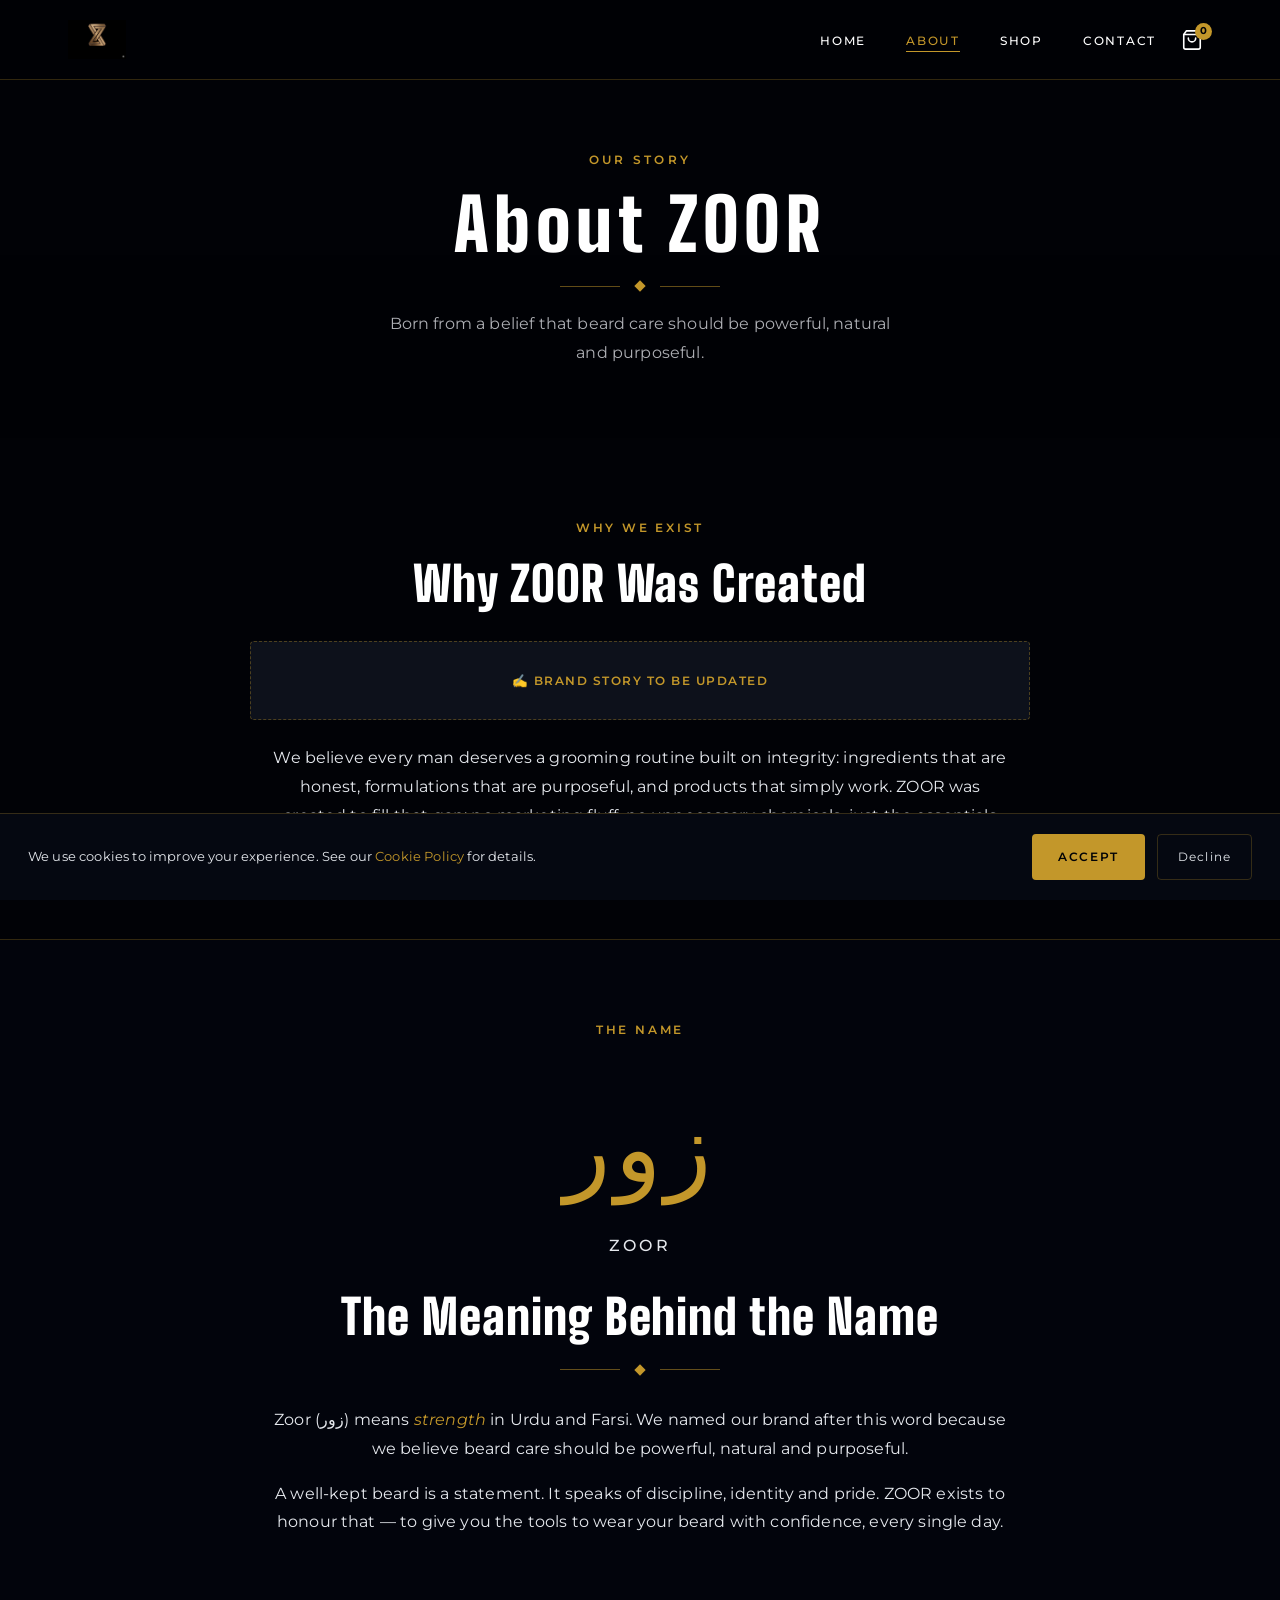
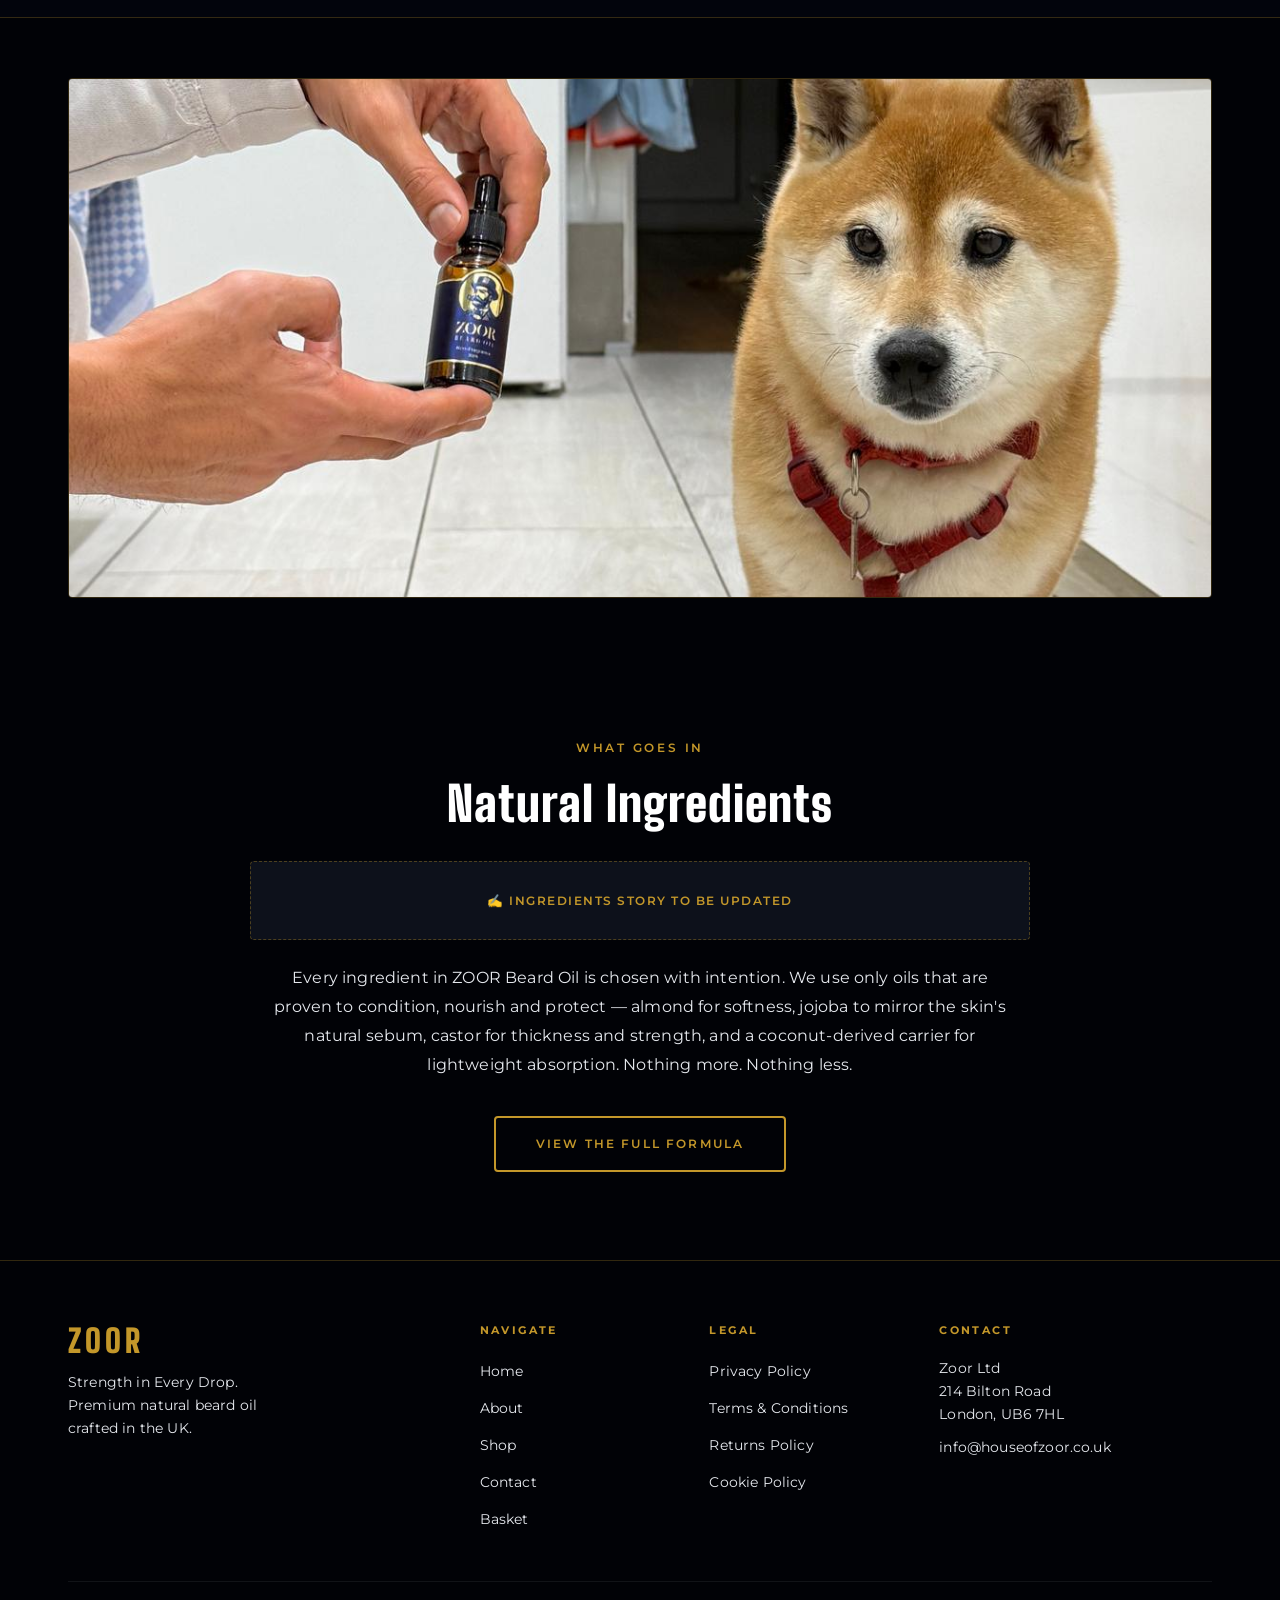
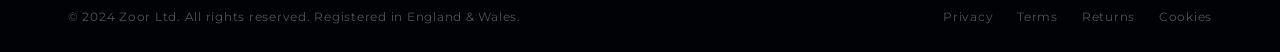
==== commit 8313daec: "feat: full cart system — badge nav, localStorage, basket page - Cart IIFE module: get/add/remove/set" ====
--- a/about.html
+++ b/about.html
@@ -16,15 +16,21 @@
   <nav class="navbar" id="navbar">
     <div class="nav-container">
       <a href="index.html" class="nav-logo"><img src="logo%20zoor%20new.jpeg" alt="ZOOR" width="1024" height="712" /></a>
-      <button class="nav-toggle" id="navToggle" aria-label="Toggle navigation" aria-expanded="false">
-        <span></span><span></span><span></span>
-      </button>
       <ul class="nav-menu" id="navMenu">
         <li><a href="index.html" class="nav-link">Home</a></li>
         <li><a href="about.html" class="nav-link">About</a></li>
         <li><a href="shop.html" class="nav-link">Shop</a></li>
         <li><a href="contact.html" class="nav-link">Contact</a></li>
       </ul>
+      <div class="nav-actions">
+        <a href="cart.html" class="nav-cart" aria-label="View basket">
+          <svg xmlns="http://www.w3.org/2000/svg" viewBox="0 0 24 24" fill="none" stroke="currentColor" stroke-width="1.75" stroke-linecap="round" stroke-linejoin="round"><path d="M6 2L3 6v14a2 2 0 0 0 2 2h14a2 2 0 0 0 2-2V6l-3-4z"/><line x1="3" y1="6" x2="21" y2="6"/><path d="M16 10a4 4 0 0 1-8 0"/></svg>
+          <span class="cart-badge" id="cartBadge" hidden>0</span>
+        </a>
+        <button class="nav-toggle" id="navToggle" aria-label="Toggle navigation" aria-expanded="false">
+          <span></span><span></span><span></span>
+        </button>
+      </div>
     </div>
   </nav>
 
@@ -121,6 +127,7 @@
             <li><a href="about.html">About</a></li>
             <li><a href="shop.html">Shop</a></li>
             <li><a href="contact.html">Contact</a></li>
+            <li><a href="cart.html">Basket</a></li>
           </ul>
         </div>
         <div class="footer-col">
--- a/css/styles.css
+++ b/css/styles.css
@@ -180,6 +180,7 @@
   display: flex;
   align-items: center;
   gap: 40px;
+  margin-left: auto;
 }
 
 .nav-link {
@@ -230,6 +231,48 @@
 .nav-toggle.open span:nth-child(1) { transform: translateY(7px) rotate(45deg); }
 .nav-toggle.open span:nth-child(2) { opacity: 0; }
 .nav-toggle.open span:nth-child(3) { transform: translateY(-7px) rotate(-45deg); }
+
+/* ── NAV ACTIONS (cart + hamburger wrapper) ───────────────── */
+.nav-actions {
+  display: flex;
+  align-items: center;
+  gap: 4px;
+  margin-left: 16px;
+  flex-shrink: 0;
+}
+
+.nav-cart {
+  position: relative;
+  display: flex;
+  align-items: center;
+  justify-content: center;
+  width: 40px;
+  height: 40px;
+  color: var(--cream);
+  transition: color 0.2s;
+}
+.nav-cart:hover { color: var(--gold); }
+.nav-cart svg { width: 22px; height: 22px; display: block; }
+
+.cart-badge {
+  position: absolute;
+  top: 3px;
+  right: 0;
+  min-width: 17px;
+  height: 17px;
+  padding: 0 4px;
+  background: var(--gold);
+  color: var(--black);
+  font-family: var(--font-sans);
+  font-size: 0.6rem;
+  font-weight: 700;
+  border-radius: 9px;
+  display: flex;
+  align-items: center;
+  justify-content: center;
+  line-height: 1;
+  pointer-events: none;
+}
 
 /* ── HERO (Homepage) ──────────────────────────────────────── */
 .hero {
@@ -378,6 +421,18 @@
   box-shadow: 0 8px 30px var(--gold-a35);
 }
 
+.btn-confirmed,
+.btn-confirmed:hover {
+  background: var(--gold) !important;
+  border-color: var(--gold) !important;
+  color: var(--black) !important;
+  transform: none !important;
+  box-shadow: none !important;
+  pointer-events: none;
+  opacity: 0.82;
+  transition: opacity 0.2s ease;
+}
+
 .btn-outline {
   background: transparent;
   color: var(--cream);
@@ -985,6 +1040,208 @@
   letter-spacing: 0.03em;
 }
 
+/* ── CART PAGE ─────────────────────────────────────────────── */
+.cart-layout {
+  display: grid;
+  grid-template-columns: 1fr 320px;
+  gap: 48px;
+  align-items: start;
+}
+
+.cart-items-header {
+  display: grid;
+  grid-template-columns: 80px 1fr auto 100px 40px;
+  gap: 16px;
+  padding-bottom: 12px;
+  border-bottom: 1px solid var(--border);
+  font-size: 0.68rem;
+  letter-spacing: 0.18em;
+  text-transform: uppercase;
+  color: var(--gold);
+  font-weight: 700;
+  font-family: var(--font-sans);
+}
+
+.cart-item {
+  display: grid;
+  grid-template-columns: 80px 1fr auto 100px 40px;
+  gap: 16px;
+  align-items: center;
+  padding: 20px 0;
+  border-bottom: 1px solid var(--border);
+}
+
+.cart-item-img {
+  width: 80px;
+  height: 80px;
+  border-radius: var(--radius);
+  overflow: hidden;
+  border: 1px solid var(--border);
+  flex-shrink: 0;
+}
+.cart-item-img img { width: 100%; height: 100%; object-fit: cover; }
+
+.cart-item-name {
+  font-size: 0.95rem;
+  color: var(--cream);
+  font-weight: 600;
+  line-height: 1.3;
+  margin-bottom: 4px;
+}
+.cart-item-volume {
+  font-size: 0.72rem;
+  letter-spacing: 0.1em;
+  text-transform: uppercase;
+  color: var(--gold);
+  margin-bottom: 4px;
+}
+.cart-item-price { font-size: 0.85rem; }
+
+.cart-item-qty {
+  display: flex;
+  align-items: center;
+  border: 1px solid var(--border);
+  border-radius: var(--radius);
+  overflow: hidden;
+}
+
+.cart-qty-btn {
+  width: 32px;
+  height: 36px;
+  background: var(--black-card);
+  color: var(--cream);
+  font-size: 1.1rem;
+  border: none;
+  cursor: pointer;
+  display: flex;
+  align-items: center;
+  justify-content: center;
+  transition: background 0.2s, color 0.2s;
+  font-family: var(--font-sans);
+  flex-shrink: 0;
+}
+.cart-qty-btn:hover { background: var(--gold); color: var(--black); }
+
+.cart-qty-val {
+  width: 36px;
+  text-align: center;
+  font-size: 0.88rem;
+  color: var(--cream);
+  background: var(--black-mid);
+  display: block;
+  line-height: 36px;
+  user-select: none;
+}
+
+.cart-item-total {
+  font-size: 0.9rem;
+  color: var(--cream);
+  font-weight: 600;
+  text-align: right;
+}
+
+.cart-remove {
+  width: 32px;
+  height: 32px;
+  color: var(--cream-muted);
+  display: flex;
+  align-items: center;
+  justify-content: center;
+  border-radius: 50%;
+  background: transparent;
+  border: none;
+  cursor: pointer;
+  transition: background 0.2s, color 0.2s;
+  flex-shrink: 0;
+}
+.cart-remove:hover { background: oklch(60% 0.15 28 / 0.12); color: var(--error); }
+.cart-remove svg { width: 14px; height: 14px; }
+
+.cart-actions-row { padding-top: 24px; }
+
+.cart-summary {
+  background: var(--black-card);
+  border: 1px solid var(--border);
+  border-radius: var(--radius);
+  padding: 32px;
+  position: sticky;
+  top: calc(var(--nav-h) + 24px);
+}
+
+.cart-summary-title {
+  font-size: 1rem;
+  letter-spacing: 0.06em;
+  margin-bottom: 24px;
+  padding-bottom: 20px;
+  border-bottom: 1px solid var(--border);
+}
+
+.cart-summary-row {
+  display: flex;
+  justify-content: space-between;
+  align-items: baseline;
+  padding: 10px 0;
+  font-size: 0.88rem;
+  color: var(--cream-muted);
+}
+
+.cart-summary-shipping { font-size: 0.78rem; text-align: right; max-width: 140px; }
+
+.cart-summary-divider { height: 1px; background: var(--border); margin: 8px 0; }
+
+.cart-summary-total {
+  display: flex;
+  justify-content: space-between;
+  align-items: center;
+  padding: 14px 0;
+  font-size: 1rem;
+  color: var(--cream);
+  font-weight: 700;
+}
+
+.cart-checkout {
+  display: block;
+  width: 100%;
+  text-align: center;
+  padding: 16px;
+  margin-top: 20px;
+}
+
+.cart-secure-note {
+  font-size: 0.72rem;
+  color: var(--cream-muted);
+  text-align: center;
+  margin-top: 12px;
+  letter-spacing: 0.04em;
+  display: flex;
+  align-items: center;
+  justify-content: center;
+  gap: 6px;
+}
+.cart-secure-note svg { flex-shrink: 0; }
+
+.cart-empty {
+  text-align: center;
+  padding: 80px 0 60px;
+  display: flex;
+  flex-direction: column;
+  align-items: center;
+}
+.cart-empty-icon {
+  width: 72px;
+  height: 72px;
+  border: 1px solid var(--border);
+  border-radius: 50%;
+  display: flex;
+  align-items: center;
+  justify-content: center;
+  color: var(--cream-muted);
+  margin-bottom: 28px;
+}
+.cart-empty-icon svg { width: 32px; height: 32px; }
+.cart-empty h2 { font-size: clamp(1.8rem, 4vw, 2.5rem); margin-bottom: 12px; }
+.cart-empty > p { margin-bottom: 28px; max-width: 380px; }
+
 /* ── LEGAL PAGES ──────────────────────────────────────────── */
 .legal-content {
   max-width: 820px;
@@ -1265,6 +1522,43 @@
   .footer-grid { grid-template-columns: 1fr 1fr; gap: 32px; }
   .about-two-col { gap: 40px; }
   .contact-grid { gap: 40px; }
+}
+
+/* ── iPad 11 & 13 (769px – 1024px) ───────────────────────── */
+@media (min-width: 769px) and (max-width: 1024px) {
+
+  /* Nav: tighten link gaps at narrower iPad widths */
+  .nav-menu { gap: 28px; }
+
+  /* Hero: 17vw at 820px = 139px — too tall in portrait; rein it in */
+  .hero-title { font-size: clamp(4.5rem, 14vw, 10rem); }
+  .hero-content { padding: 110px 40px 72px; }
+
+  /* Sections: reduce from 96px — less wasted space on portrait screens */
+  .section { padding: 72px 0; }
+
+  /* Why Zoor: 64px/52px padding is too generous at ~420px column width */
+  .why-zoor-feature { padding: 48px 40px; }
+  .why-zoor-item { padding: 28px 32px; }
+
+  /* Shop — product layout: tighter gap gives columns more usable width */
+  .product-layout { gap: 28px; }
+
+  /* About two-col: keep side-by-side (already set), just reduce gap */
+  .about-two-col { gap: 36px; }
+
+  /* Contact: keep side-by-side, tighten gap */
+  .contact-grid { gap: 36px; }
+
+  /* Footer: brand spans full top row, 3 equal columns for nav links below */
+  .footer-grid {
+    grid-template-columns: 1fr 1fr 1fr;
+    gap: 28px;
+  }
+  .footer-brand { grid-column: 1 / -1; }
+
+  /* Floating shop button: must stay hidden at iPad sizes */
+  .floating-shop-btn { display: none; }
 }
 
 @media (max-width: 768px) {
@@ -1373,6 +1667,27 @@
   }
 }
 
+/* ── CART RESPONSIVE ─────────────────────────────────────── */
+@media (min-width: 769px) and (max-width: 1024px) {
+  .cart-layout { grid-template-columns: 1fr 260px; gap: 36px; }
+}
+
+@media (max-width: 768px) {
+  .cart-layout { grid-template-columns: 1fr; gap: 32px; }
+  .cart-summary { position: static; }
+  .cart-items-header { display: none; }
+  .cart-item {
+    grid-template-columns: 72px 1fr 36px;
+    gap: 8px 12px;
+    align-items: start;
+  }
+  .cart-item-img { grid-row: 1 / 4; align-self: center; width: 72px; height: 72px; }
+  .cart-item-info { grid-column: 2; }
+  .cart-remove { grid-column: 3; grid-row: 1; align-self: center; }
+  .cart-item-qty { grid-column: 2 / 4; grid-row: 2; width: fit-content; }
+  .cart-item-total { grid-column: 2 / 4; grid-row: 3; text-align: left; }
+}
+
 /* ── UTILITIES ────────────────────────────────────────────── */
 .sr-only {
   position: absolute;
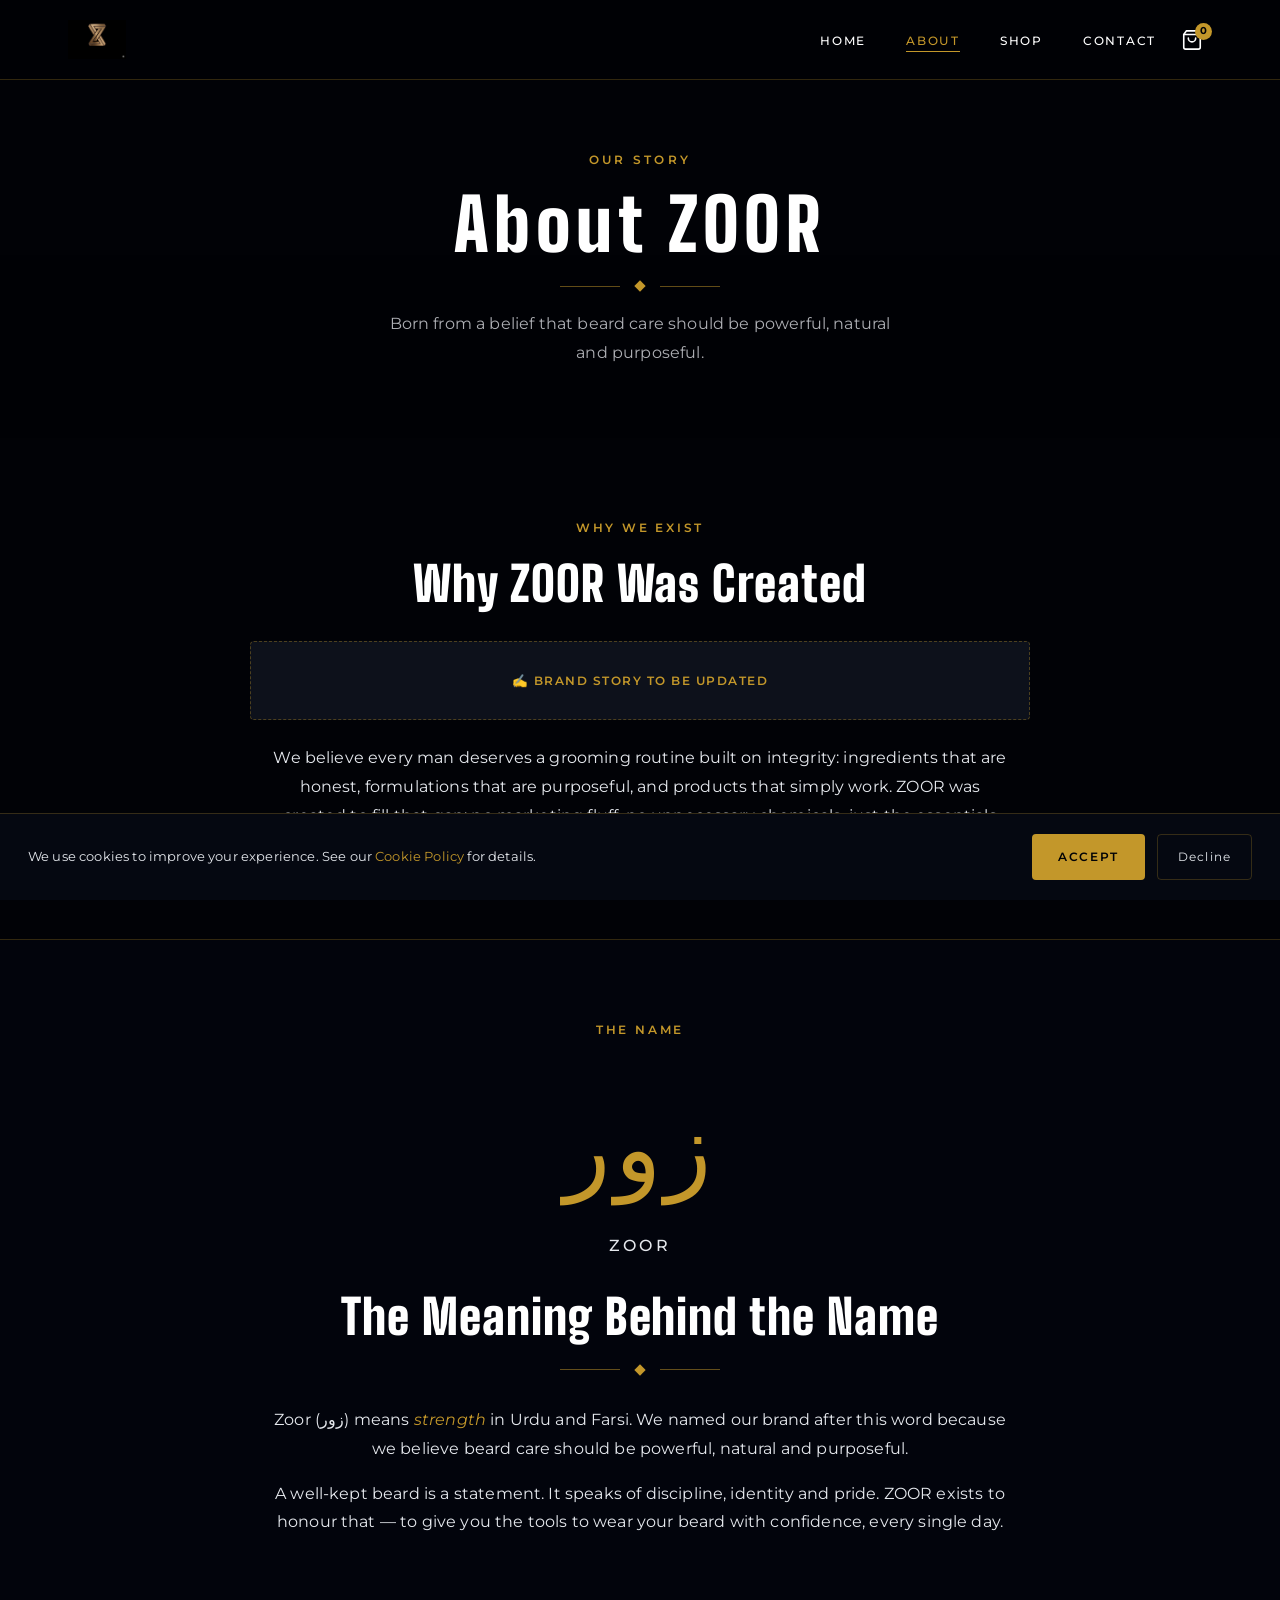
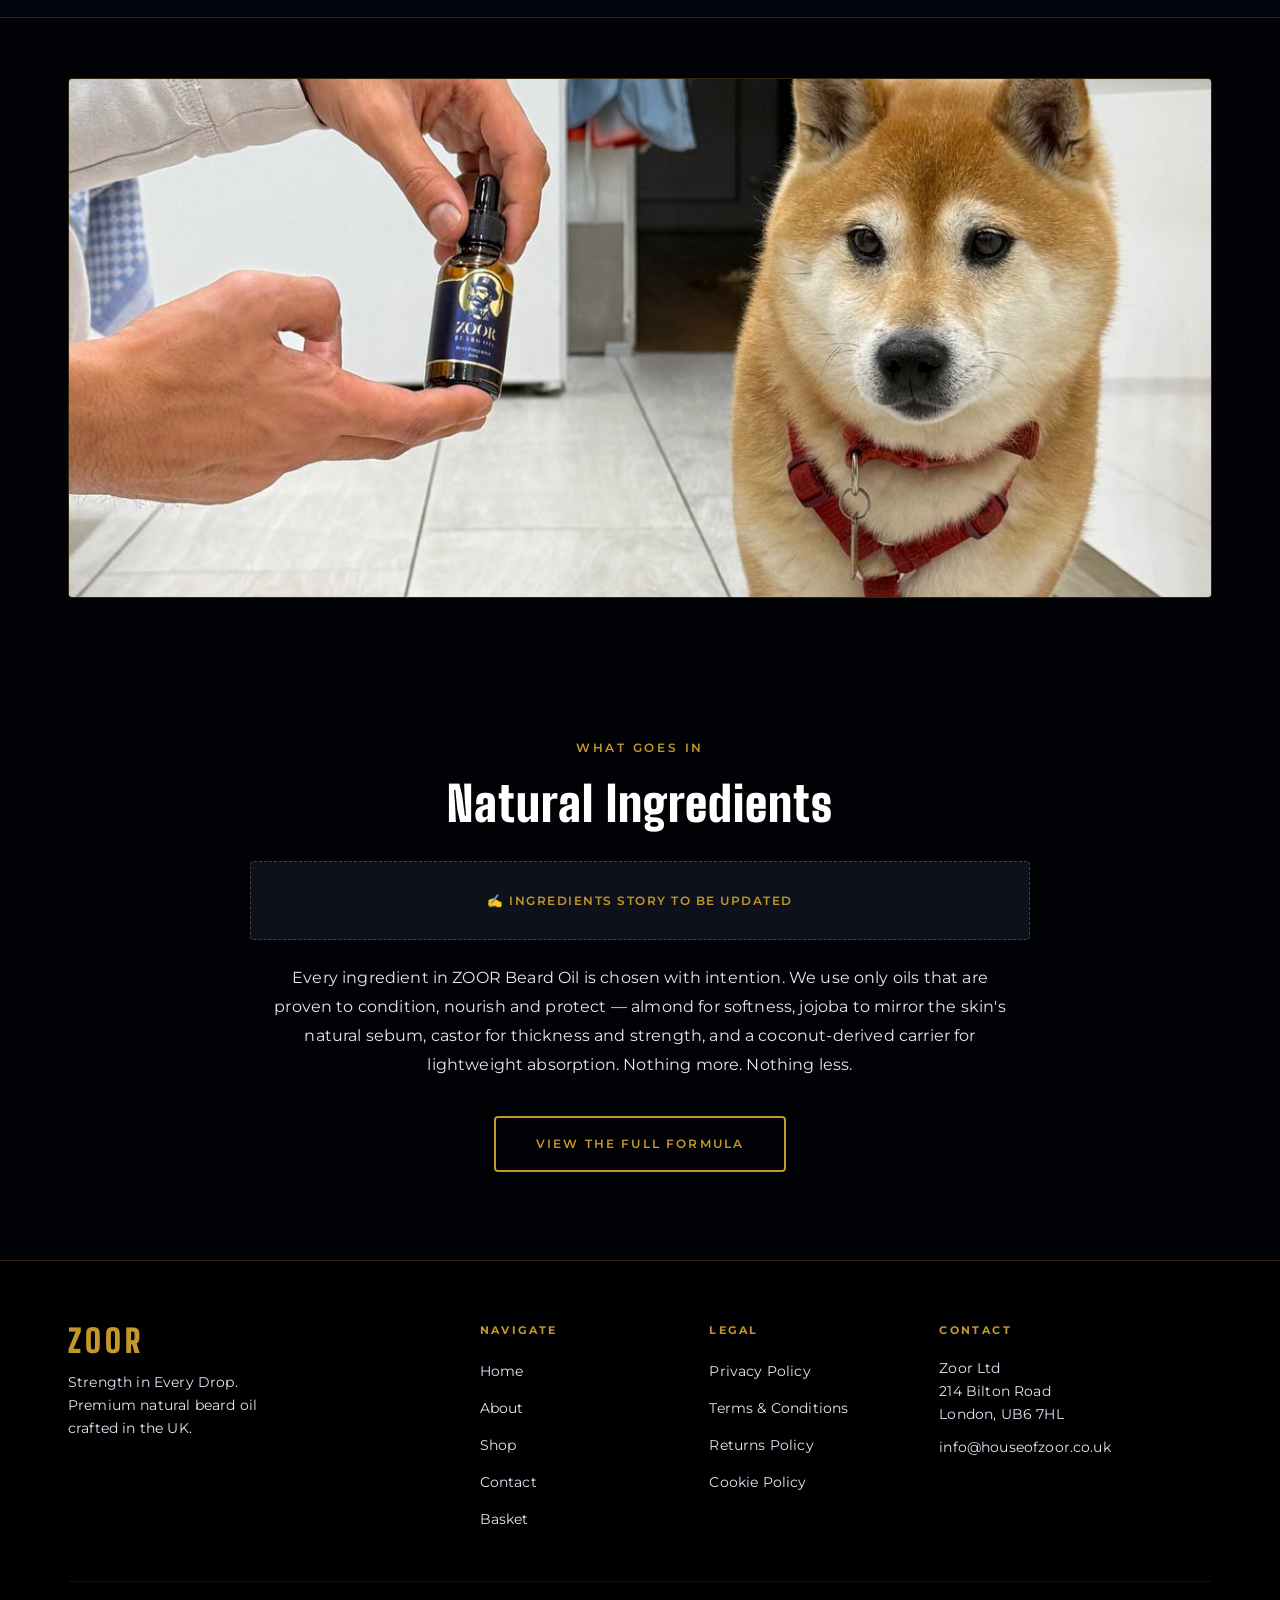
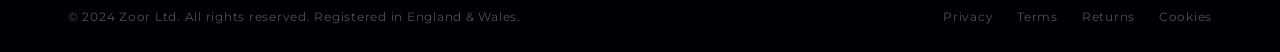
==== commit 652d2709: "fix: audit P1/P2 — broken tokens, a11y, cart focus, skip-nav P1 — Theming - Fix self-referential --s" ====
--- a/about.html
+++ b/about.html
@@ -11,6 +11,7 @@
   <link rel="stylesheet" href="css/styles.css" />
 </head>
 <body>
+  <a href="#main-content" class="skip-to-content">Skip to content</a>
 
   <!-- NAVBAR -->
   <nav class="navbar" id="navbar">
@@ -34,7 +35,7 @@
     </div>
   </nav>
 
-  <main>
+  <main id="main-content">
 
   <!-- PAGE HERO -->
   <section class="page-hero">
--- a/css/styles.css
+++ b/css/styles.css
@@ -49,8 +49,8 @@
   --gold-a25:    oklch(70% 0.13 85 / 0.25);
   --gold-a30:    oklch(70% 0.13 85 / 0.30);
   --gold-a35:    oklch(70% 0.13 85 / 0.35);
-  --black-footer: var(--black-footer);
-  --success:     var(--success);
+  --black-footer: oklch(5.5% 0.02 265);
+  --success:      oklch(45% 0.12 148);
   --error:       oklch(60% 0.15 28);
 }
 
@@ -546,8 +546,9 @@
 
 .products-grid {
   display: grid;
-  grid-template-columns: repeat(auto-fit, minmax(280px, 1fr));
+  grid-template-columns: repeat(auto-fit, minmax(280px, 440px));
   gap: 32px;
+  justify-content: center;
 }
 
 .product-card {
@@ -1688,6 +1689,27 @@
   .cart-item-total { grid-column: 2 / 4; grid-row: 3; text-align: left; }
 }
 
+/* ── SKIP TO CONTENT ─────────────────────────────────────── */
+.skip-to-content {
+  position: absolute;
+  top: -100%;
+  left: 16px;
+  background: var(--gold);
+  color: var(--black);
+  padding: 8px 16px;
+  font-family: var(--font-sans);
+  font-size: 0.75rem;
+  font-weight: 700;
+  letter-spacing: 0.12em;
+  text-transform: uppercase;
+  border-radius: var(--radius);
+  z-index: 10000;
+  white-space: nowrap;
+  text-decoration: none;
+  transition: top 0.2s;
+}
+.skip-to-content:focus { top: 16px; outline: 2px solid var(--black); outline-offset: 2px; }
+
 /* ── UTILITIES ────────────────────────────────────────────── */
 .sr-only {
   position: absolute;
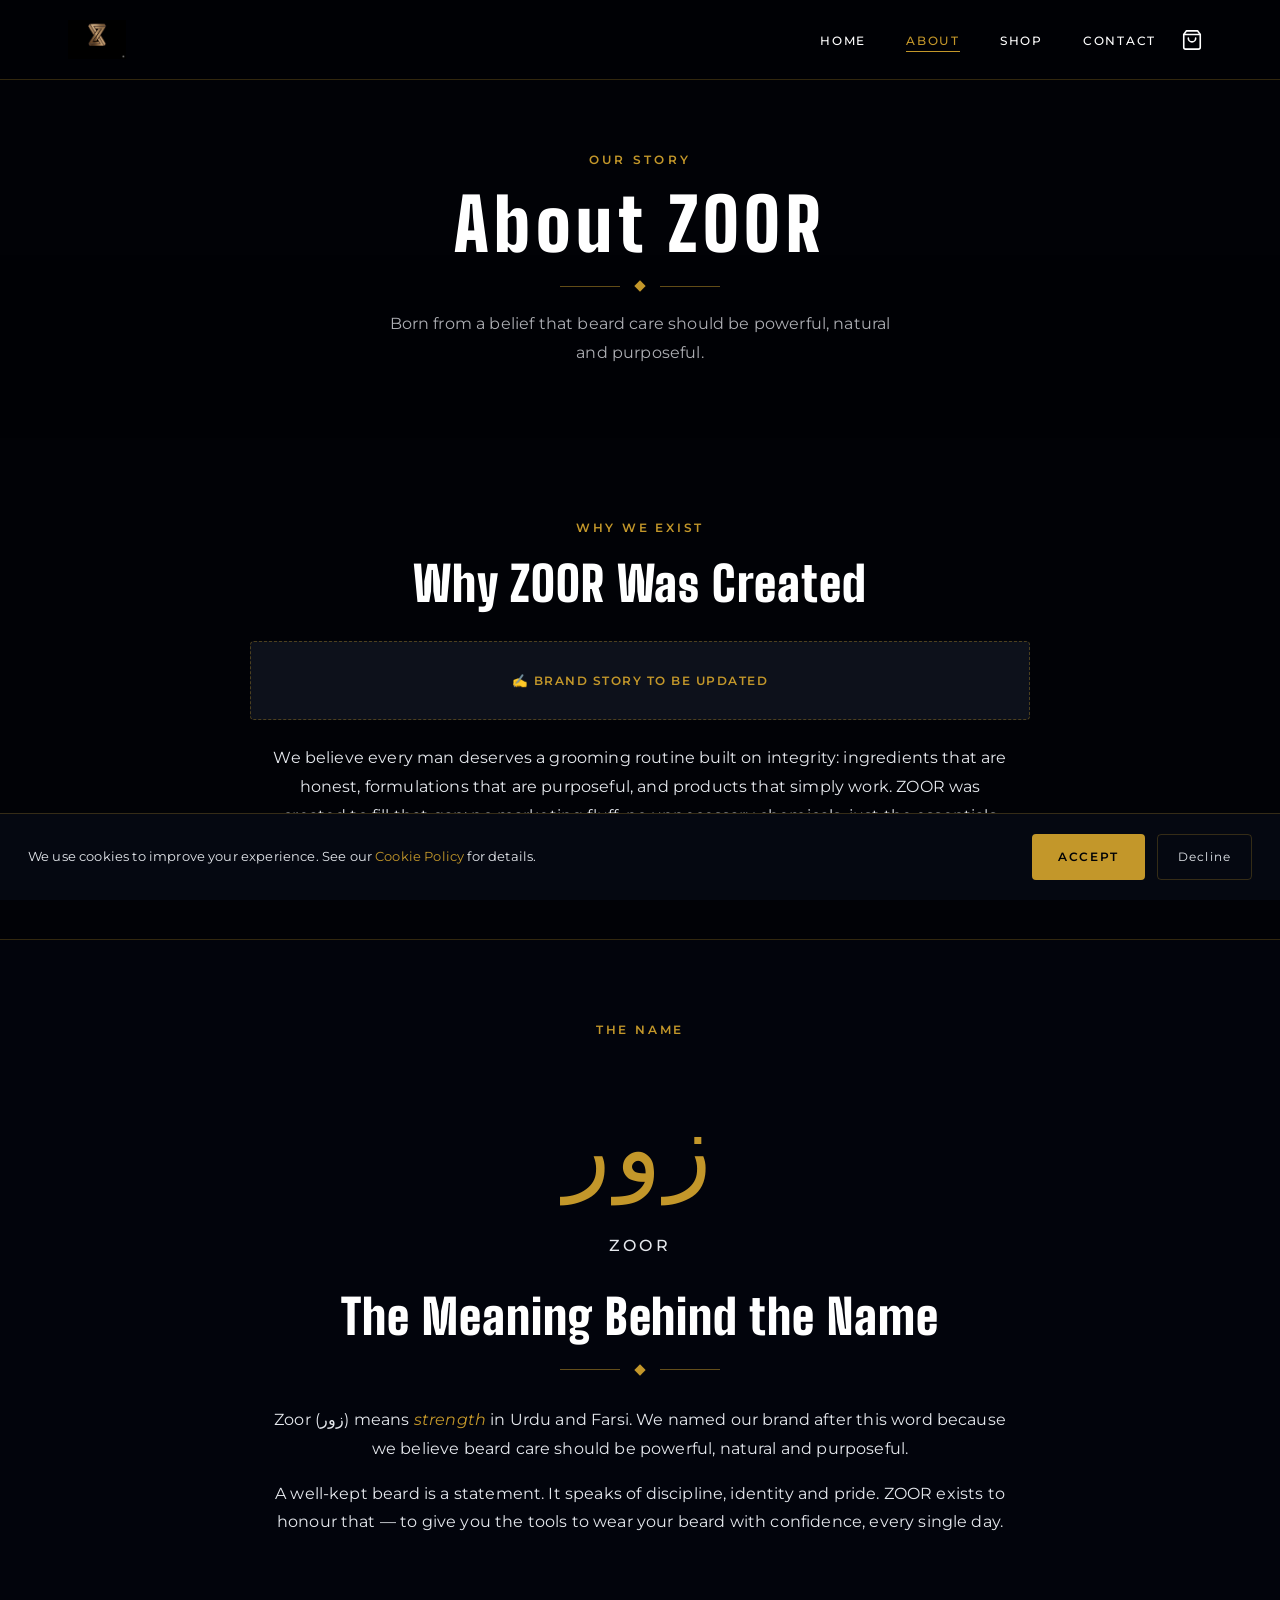
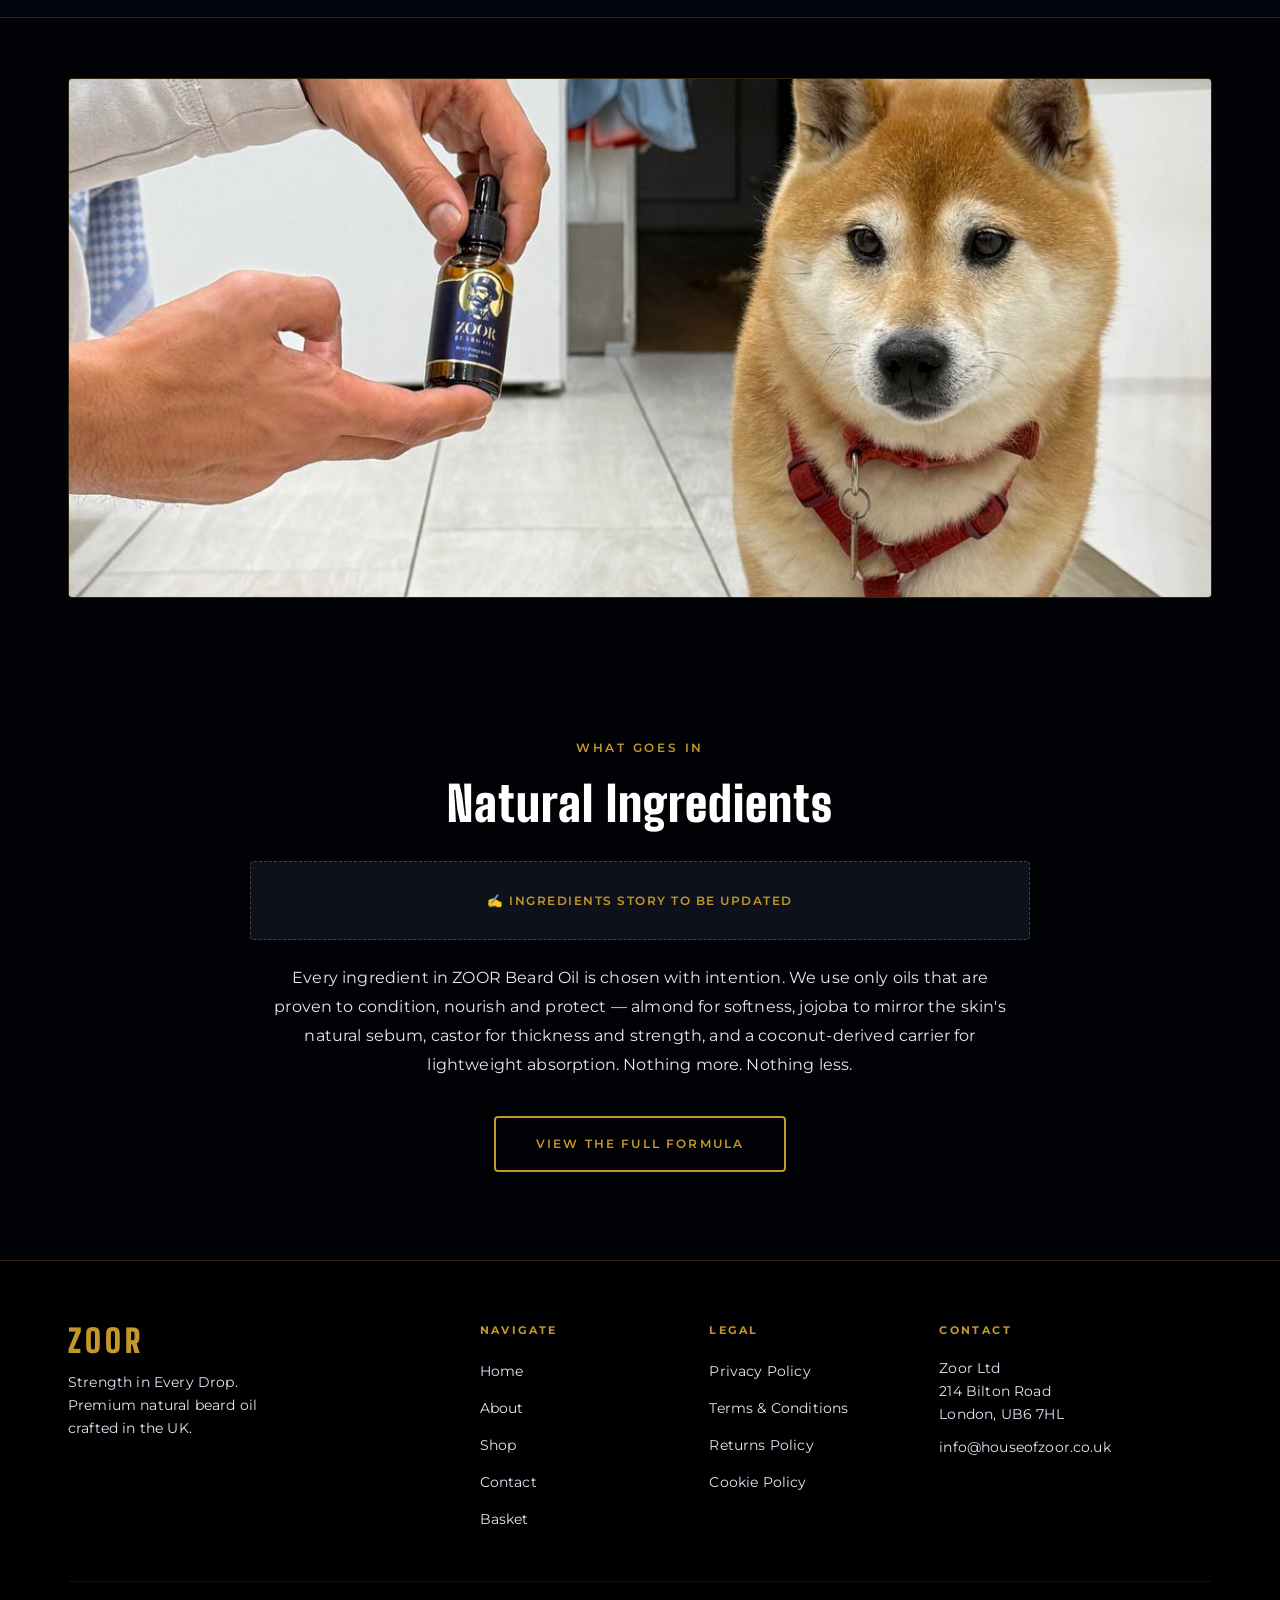
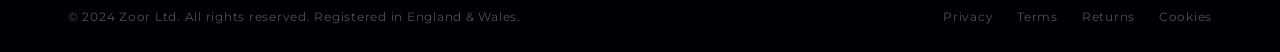
==== commit d280d5f5: "feat: qty selector, scroll-to-top, trust badges, ingredients section, badge flash fix - Qty selector" ====
--- a/about.html
+++ b/about.html
@@ -9,6 +9,20 @@
   <link rel="preconnect" href="https://fonts.gstatic.com" crossorigin />
   <link href="https://fonts.googleapis.com/css2?family=Big+Shoulders+Display:wght@700;900&family=Montserrat:wght@400;500;600;700&family=Playfair+Display:ital,wght@0,400;0,700;1,400&display=swap" rel="stylesheet" />
   <link rel="stylesheet" href="css/styles.css" />
+  <script>
+    (function () {
+      try {
+        var c = JSON.parse(localStorage.getItem('zoor_cart') || '[]');
+        var n = c.reduce(function (s, i) { return s + (i.quantity || 1); }, 0);
+        if (n > 0) {
+          document.addEventListener('DOMContentLoaded', function () {
+            var b = document.getElementById('cartBadge');
+            if (b) { b.textContent = n; b.removeAttribute('hidden'); }
+          });
+        }
+      } catch (e) {}
+    }());
+  </script>
 </head>
 <body>
   <a href="#main-content" class="skip-to-content">Skip to content</a>
@@ -172,6 +186,11 @@
   <!-- FLOATING SHOP BUTTON -->
   <a href="shop.html" class="floating-shop-btn" aria-label="Shop Now">Shop Now</a>
 
+  <!-- SCROLL TO TOP -->
+  <button class="scroll-top-btn" id="scrollTop" aria-label="Back to top">
+    <svg xmlns="http://www.w3.org/2000/svg" viewBox="0 0 24 24" fill="none" stroke="currentColor" stroke-width="2.5" stroke-linecap="round" stroke-linejoin="round"><polyline points="18 15 12 9 6 15"/></svg>
+  </button>
+
   <script src="js/main.js"></script>
 </body>
 </html>
--- a/css/styles.css
+++ b/css/styles.css
@@ -273,6 +273,7 @@
   line-height: 1;
   pointer-events: none;
 }
+.cart-badge[hidden] { display: none; }
 
 /* ── HERO (Homepage) ──────────────────────────────────────── */
 .hero {
@@ -421,16 +422,53 @@
   box-shadow: 0 8px 30px var(--gold-a35);
 }
 
-.btn-confirmed,
+.btn-confirmed {
+  background: var(--gold) !important;
+  border-color: var(--gold) !important;
+  color: var(--black) !important;
+  box-shadow: none !important;
+  pointer-events: none;
+  transition: none;
+  animation: btn-confirm-bounce 0.55s cubic-bezier(0.16, 1, 0.3, 1) forwards;
+}
 .btn-confirmed:hover {
   background: var(--gold) !important;
   border-color: var(--gold) !important;
   color: var(--black) !important;
+  box-shadow: none !important;
   transform: none !important;
-  box-shadow: none !important;
-  pointer-events: none;
-  opacity: 0.82;
-  transition: opacity 0.2s ease;
+}
+
+.btn-confirm-inner {
+  display: inline-flex;
+  align-items: center;
+  justify-content: center;
+  gap: 8px;
+}
+
+.btn-confirm-check {
+  width: 16px;
+  height: 16px;
+  flex-shrink: 0;
+  display: block;
+}
+
+.btn-confirm-check polyline {
+  stroke-dasharray: 22;
+  stroke-dashoffset: 22;
+  animation: draw-check 0.38s cubic-bezier(0.16, 1, 0.3, 1) 0.1s forwards;
+}
+
+@keyframes draw-check {
+  to { stroke-dashoffset: 0; }
+}
+
+@keyframes btn-confirm-bounce {
+  0%   { transform: scale(1);    filter: brightness(1); }
+  18%  { transform: scale(1.08); filter: brightness(1.35); }
+  40%  { transform: scale(0.96); filter: brightness(1.1); }
+  60%  { transform: scale(1.03); filter: brightness(1.05); }
+  100% { transform: scale(1);    filter: brightness(1); }
 }
 
 .btn-outline {
@@ -777,6 +815,53 @@
   border-top: 1px solid var(--border);
   border-bottom: 1px solid var(--border);
   padding: 24px 0;
+}
+
+.qty-selector {
+  display: flex;
+  align-items: stretch;
+  border: 1px solid var(--gold);
+  border-radius: var(--radius);
+  overflow: hidden;
+  width: fit-content;
+  margin-bottom: 20px;
+}
+
+.qty-btn {
+  background: transparent;
+  border: none;
+  color: var(--gold);
+  font-family: var(--font-sans);
+  font-size: 1.2rem;
+  font-weight: 500;
+  width: 48px;
+  height: 48px;
+  display: flex;
+  align-items: center;
+  justify-content: center;
+  cursor: pointer;
+  transition: background 0.15s, color 0.15s;
+  flex-shrink: 0;
+  line-height: 1;
+}
+
+.qty-btn:hover:not(:disabled) { background: oklch(100% 0 0 / 0.07); color: var(--gold-light); }
+.qty-btn:disabled { color: oklch(60% 0.03 265); cursor: default; }
+
+.qty-val {
+  font-family: var(--font-sans);
+  font-size: 0.92rem;
+  font-weight: 600;
+  color: var(--cream);
+  min-width: 52px;
+  text-align: center;
+  border-left: 1px solid var(--gold);
+  border-right: 1px solid var(--gold);
+  height: 48px;
+  display: flex;
+  align-items: center;
+  justify-content: center;
+  letter-spacing: 0.04em;
 }
 
 .product-add-bag {
@@ -1499,6 +1584,54 @@
 @keyframes hero-enter-title {
   from { opacity: 0; transform: translateY(56px); }
   to   { opacity: 1; transform: translateY(0); }
+}
+
+/* ── ADD TO BAG ANIMATIONS ────────────────────────────────── */
+.cart-fly {
+  position: fixed;
+  width: 22px;
+  height: 22px;
+  color: var(--gold);
+  transform: translate(-50%, -50%);
+  pointer-events: none;
+  z-index: 9999;
+}
+.cart-fly svg { width: 100%; height: 100%; }
+
+.cart-fly-active {
+  animation: fly-to-badge 0.65s cubic-bezier(0.4, 0, 0.4, 1) forwards;
+}
+
+@keyframes fly-to-badge {
+  0% {
+    transform: translate(-50%, -50%) scale(1);
+    opacity: 1;
+  }
+  40% {
+    transform: translate(
+      calc(-50% + var(--dx) * 0.5),
+      calc(-50% + var(--dy) * 0.3 - 18px)
+    ) scale(0.8);
+    opacity: 1;
+  }
+  85% { opacity: 0.7; }
+  100% {
+    transform: translate(
+      calc(-50% + var(--dx)),
+      calc(-50% + var(--dy))
+    ) scale(0.15);
+    opacity: 0;
+  }
+}
+
+.badge-pop { animation: badge-pop 0.5s cubic-bezier(0.16, 1, 0.3, 1) forwards; }
+
+@keyframes badge-pop {
+  0%   { transform: scale(1); }
+  30%  { transform: scale(1.7); }
+  55%  { transform: scale(0.85); }
+  75%  { transform: scale(1.15); }
+  100% { transform: scale(1); }
 }
 
 /* ── SCROLL ANIMATIONS ────────────────────────────────────── */
@@ -1723,6 +1856,152 @@
   border: 0;
 }
 
+/* ── SCROLL TO TOP ────────────────────────────────────────── */
+.scroll-top-btn {
+  position: fixed;
+  right: 28px;
+  bottom: 28px;
+  width: 44px;
+  height: 44px;
+  border-radius: 50%;
+  background: var(--gold);
+  color: var(--black);
+  border: none;
+  cursor: pointer;
+  display: flex;
+  align-items: center;
+  justify-content: center;
+  z-index: 850;
+  opacity: 0;
+  transform: translateY(12px);
+  pointer-events: none;
+  transition: opacity 0.3s var(--ease), transform 0.3s var(--ease), background 0.2s;
+  box-shadow: 0 4px 16px var(--gold-a30), 0 2px 6px var(--black-a35);
+}
+.scroll-top-btn.visible {
+  opacity: 1;
+  transform: translateY(0);
+  pointer-events: auto;
+}
+.scroll-top-btn:hover { background: var(--gold-light); }
+.scroll-top-btn svg { width: 18px; height: 18px; }
+
+@media (max-width: 768px) {
+  .scroll-top-btn { right: 16px; bottom: 90px; width: 40px; height: 40px; }
+}
+
+/* ── TRUST BADGES (shop page) ─────────────────────────────── */
+.trust-badges {
+  border-top: 1px solid var(--border);
+  padding: 18px 0 8px;
+  margin-bottom: 8px;
+  display: flex;
+  align-items: center;
+  justify-content: center;
+  gap: 14px;
+  flex-wrap: wrap;
+}
+
+.trust-secure {
+  display: flex;
+  align-items: center;
+  gap: 5px;
+  font-size: 0.63rem;
+  font-family: var(--font-sans);
+  font-weight: 600;
+  letter-spacing: 0.09em;
+  text-transform: uppercase;
+  color: oklch(65% 0.005 265);
+}
+
+.trust-divider {
+  width: 1px;
+  height: 14px;
+  background: var(--border);
+  flex-shrink: 0;
+}
+
+.trust-card {
+  background: oklch(100% 0 0 / 0.04);
+  border: 1px solid oklch(100% 0 0 / 0.09);
+  border-radius: 3px;
+  padding: 3px 8px;
+  font-size: 0.6rem;
+  font-weight: 800;
+  letter-spacing: 0.06em;
+  font-family: var(--font-sans);
+  color: oklch(65% 0.005 265);
+  display: inline-flex;
+  align-items: center;
+  height: 22px;
+}
+
+/* ── INGREDIENTS SECTION (homepage) ──────────────────────── */
+.ingredients-section {
+  background: var(--black-soft);
+  border-top: 1px solid var(--border);
+  border-bottom: 1px solid var(--border);
+}
+
+.ingredients-grid {
+  display: grid;
+  grid-template-columns: repeat(4, 1fr);
+  gap: 20px;
+}
+
+.ingredient-card {
+  background: var(--black-card);
+  border: 1px solid var(--border);
+  border-radius: var(--radius);
+  padding: 36px 24px 32px;
+  text-align: center;
+  transition: transform 0.35s var(--ease), border-color 0.35s;
+}
+
+@media (hover: hover) {
+  .ingredient-card:hover {
+    transform: translateY(-5px);
+    border-color: var(--gold-a35);
+  }
+}
+
+.ingredient-icon {
+  width: 44px;
+  height: 44px;
+  margin: 0 auto 20px;
+  color: var(--gold);
+  display: block;
+}
+.ingredient-icon svg { width: 100%; height: 100%; display: block; }
+
+.ingredient-name {
+  font-size: 0.88rem;
+  font-weight: 700;
+  color: var(--cream);
+  font-family: var(--font-sans);
+  margin-bottom: 10px;
+  line-height: 1.3;
+}
+
+.ingredient-desc {
+  font-size: 0.78rem;
+  color: var(--cream-muted);
+  line-height: 1.7;
+}
+
+@media (min-width: 769px) and (max-width: 1024px) {
+  .ingredients-grid { grid-template-columns: repeat(2, 1fr); }
+}
+
+@media (max-width: 768px) {
+  .ingredients-grid { grid-template-columns: repeat(2, 1fr); gap: 12px; }
+  .ingredient-card { padding: 28px 16px 24px; }
+}
+
+@media (max-width: 380px) {
+  .ingredients-grid { grid-template-columns: 1fr; }
+}
+
 /* ── REDUCED MOTION ───────────────────────────────────────── */
 @media (prefers-reduced-motion: reduce) {
   *, *::before, *::after {
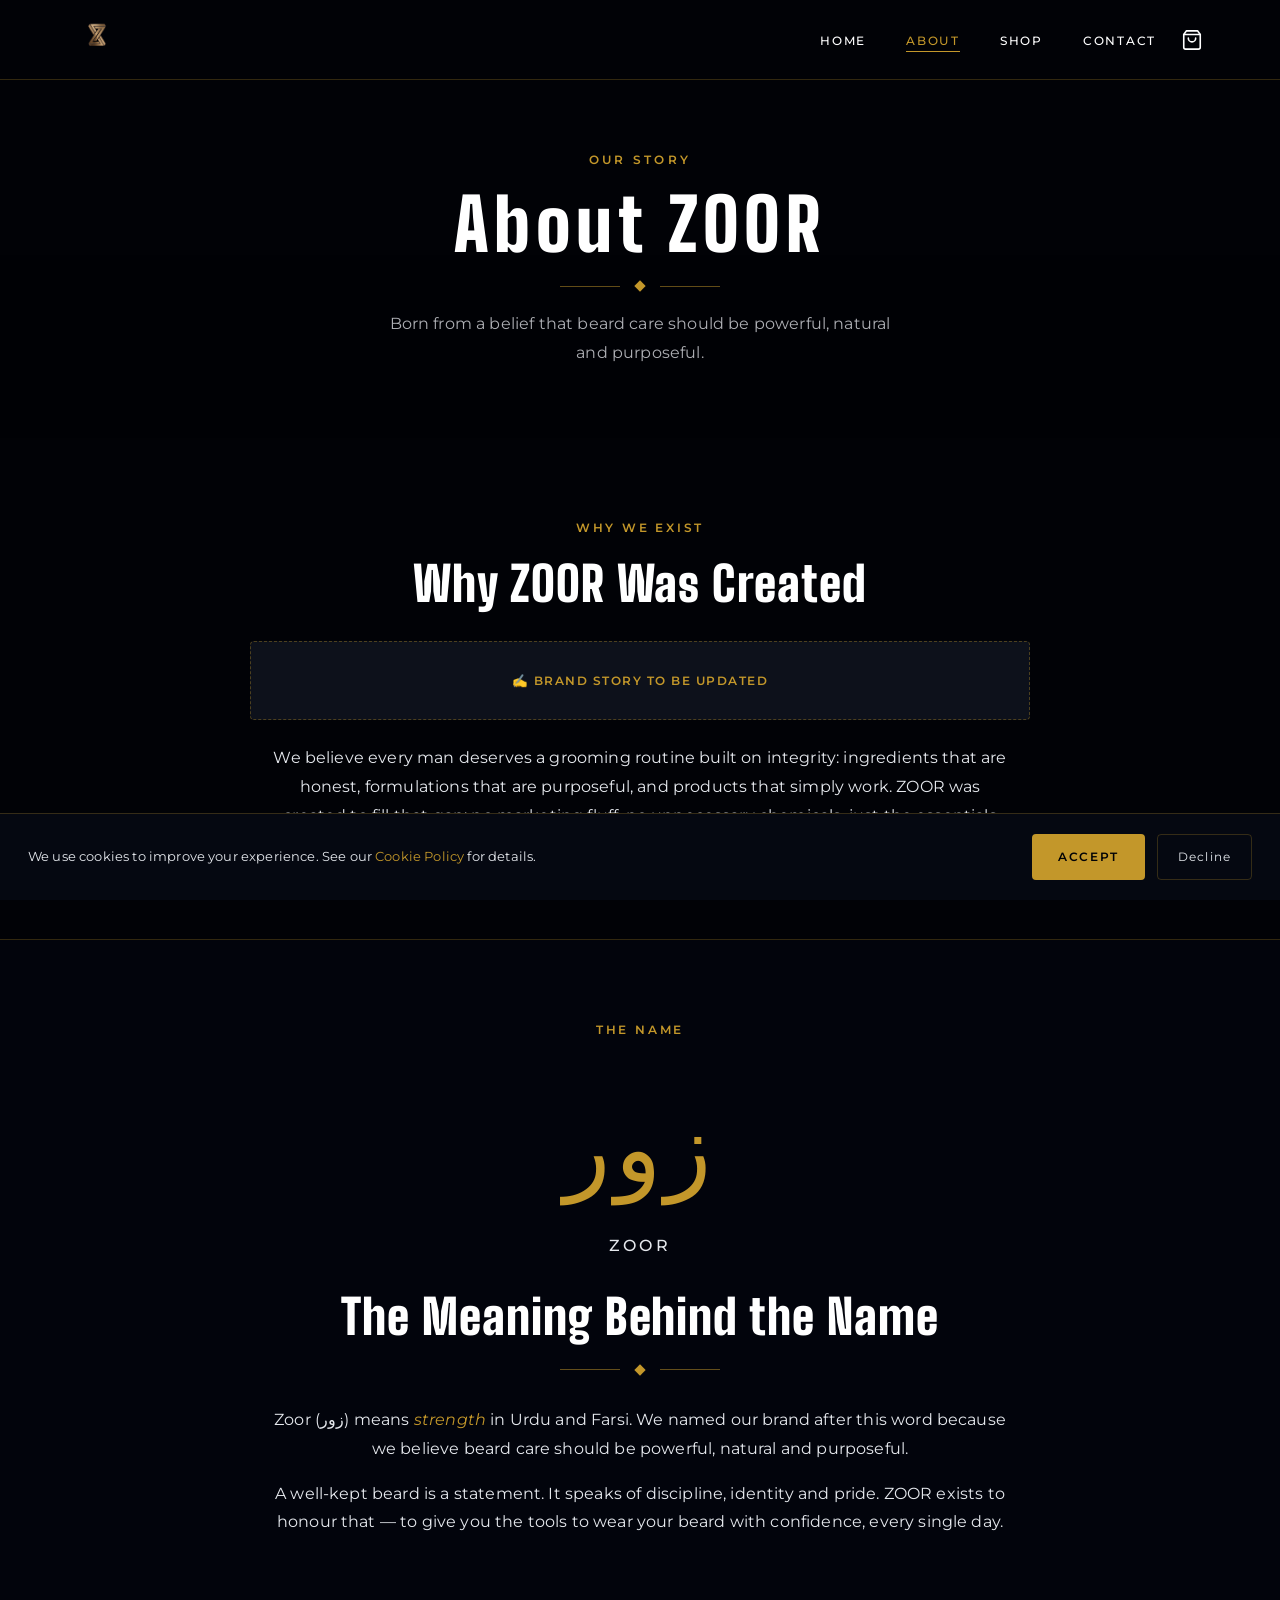
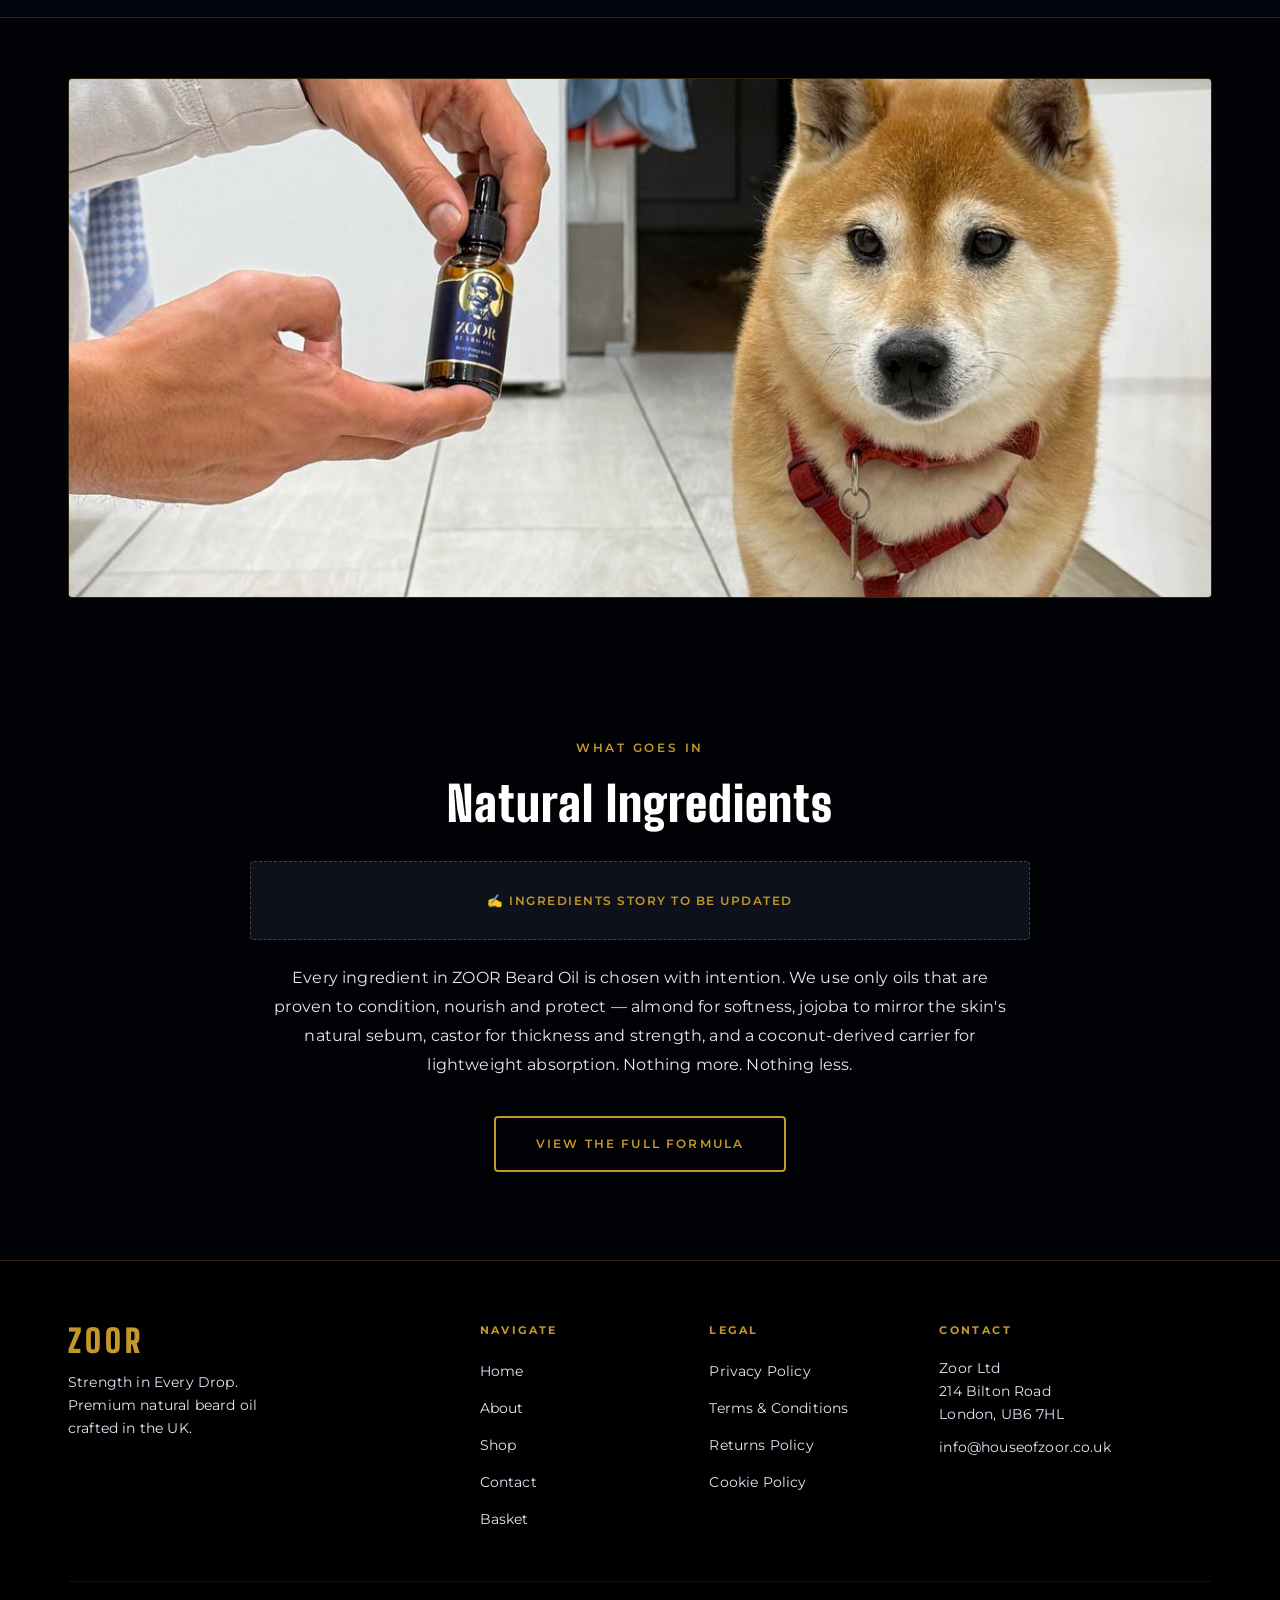
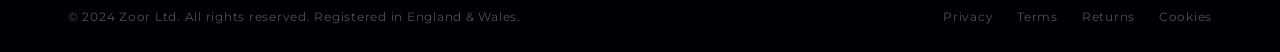
==== commit 89b7ddc0: "fix: serve logo as PNG to preserve transparency and remove background box Co-Authored-By: Claude Son" ====
--- a/about.html
+++ b/about.html
@@ -1,4 +1,4 @@
-<!DOCTYPE html>
+﻿<!DOCTYPE html>
 <html lang="en">
 <head>
   <meta charset="UTF-8" />
@@ -9,28 +9,15 @@
   <link rel="preconnect" href="https://fonts.gstatic.com" crossorigin />
   <link href="https://fonts.googleapis.com/css2?family=Big+Shoulders+Display:wght@700;900&family=Montserrat:wght@400;500;600;700&family=Playfair+Display:ital,wght@0,400;0,700;1,400&display=swap" rel="stylesheet" />
   <link rel="stylesheet" href="css/styles.css" />
-  <script>
-    (function () {
-      try {
-        var c = JSON.parse(localStorage.getItem('zoor_cart') || '[]');
-        var n = c.reduce(function (s, i) { return s + (i.quantity || 1); }, 0);
-        if (n > 0) {
-          document.addEventListener('DOMContentLoaded', function () {
-            var b = document.getElementById('cartBadge');
-            if (b) { b.textContent = n; b.removeAttribute('hidden'); }
-          });
-        }
-      } catch (e) {}
-    }());
-  </script>
 </head>
 <body>
+  <script>window.__zoorCartN=(function(){try{var c=JSON.parse(localStorage.getItem('zoor_cart')||'[]');return c.reduce(function(s,i){return s+(i.quantity||1);},0);}catch(e){return 0;}})();</script>
   <a href="#main-content" class="skip-to-content">Skip to content</a>
 
   <!-- NAVBAR -->
   <nav class="navbar" id="navbar">
     <div class="nav-container">
-      <a href="index.html" class="nav-logo"><img src="logo%20zoor%20new.jpeg" alt="ZOOR" width="1024" height="712" /></a>
+      <a href="index.html" class="nav-logo"><img src="logo%20zoor%20new.png" alt="ZOOR" width="1024" height="712" /></a>
       <ul class="nav-menu" id="navMenu">
         <li><a href="index.html" class="nav-link">Home</a></li>
         <li><a href="about.html" class="nav-link">About</a></li>
@@ -40,7 +27,7 @@
       <div class="nav-actions">
         <a href="cart.html" class="nav-cart" aria-label="View basket">
           <svg xmlns="http://www.w3.org/2000/svg" viewBox="0 0 24 24" fill="none" stroke="currentColor" stroke-width="1.75" stroke-linecap="round" stroke-linejoin="round"><path d="M6 2L3 6v14a2 2 0 0 0 2 2h14a2 2 0 0 0 2-2V6l-3-4z"/><line x1="3" y1="6" x2="21" y2="6"/><path d="M16 10a4 4 0 0 1-8 0"/></svg>
-          <span class="cart-badge" id="cartBadge" hidden>0</span>
+          <span class="cart-badge" id="cartBadge" hidden>0</span><script>(function(){var n=window.__zoorCartN||0,b=document.getElementById('cartBadge');if(b){b.textContent=n;b.hidden=n===0;}})();</script>
         </a>
         <button class="nav-toggle" id="navToggle" aria-label="Toggle navigation" aria-expanded="false">
           <span></span><span></span><span></span>
--- a/css/styles.css
+++ b/css/styles.css
@@ -136,15 +136,13 @@
   right: 0;
   height: var(--nav-h);
   z-index: 1000;
-  background: var(--black-a92);
-  backdrop-filter: blur(12px);
-  -webkit-backdrop-filter: blur(12px);
+  background: var(--black);
   border-bottom: 1px solid var(--border);
-  transition: background 0.3s var(--ease), box-shadow 0.3s var(--ease);
+  transition: box-shadow 0.3s var(--ease);
 }
 
 .navbar.scrolled {
-  background: var(--black-a98);
+  background: var(--black);
   box-shadow: 0 4px 40px var(--black-a50);
 }
 
@@ -162,6 +160,7 @@
   display: flex;
   align-items: center;
   flex-shrink: 0;
+  background: transparent;
   transition: opacity 0.2s;
 }
 
@@ -172,6 +171,7 @@
   max-width: none;
   display: block;
   object-fit: contain;
+  background: transparent;
 }
 
 .nav-logo:hover { opacity: 0.85; }
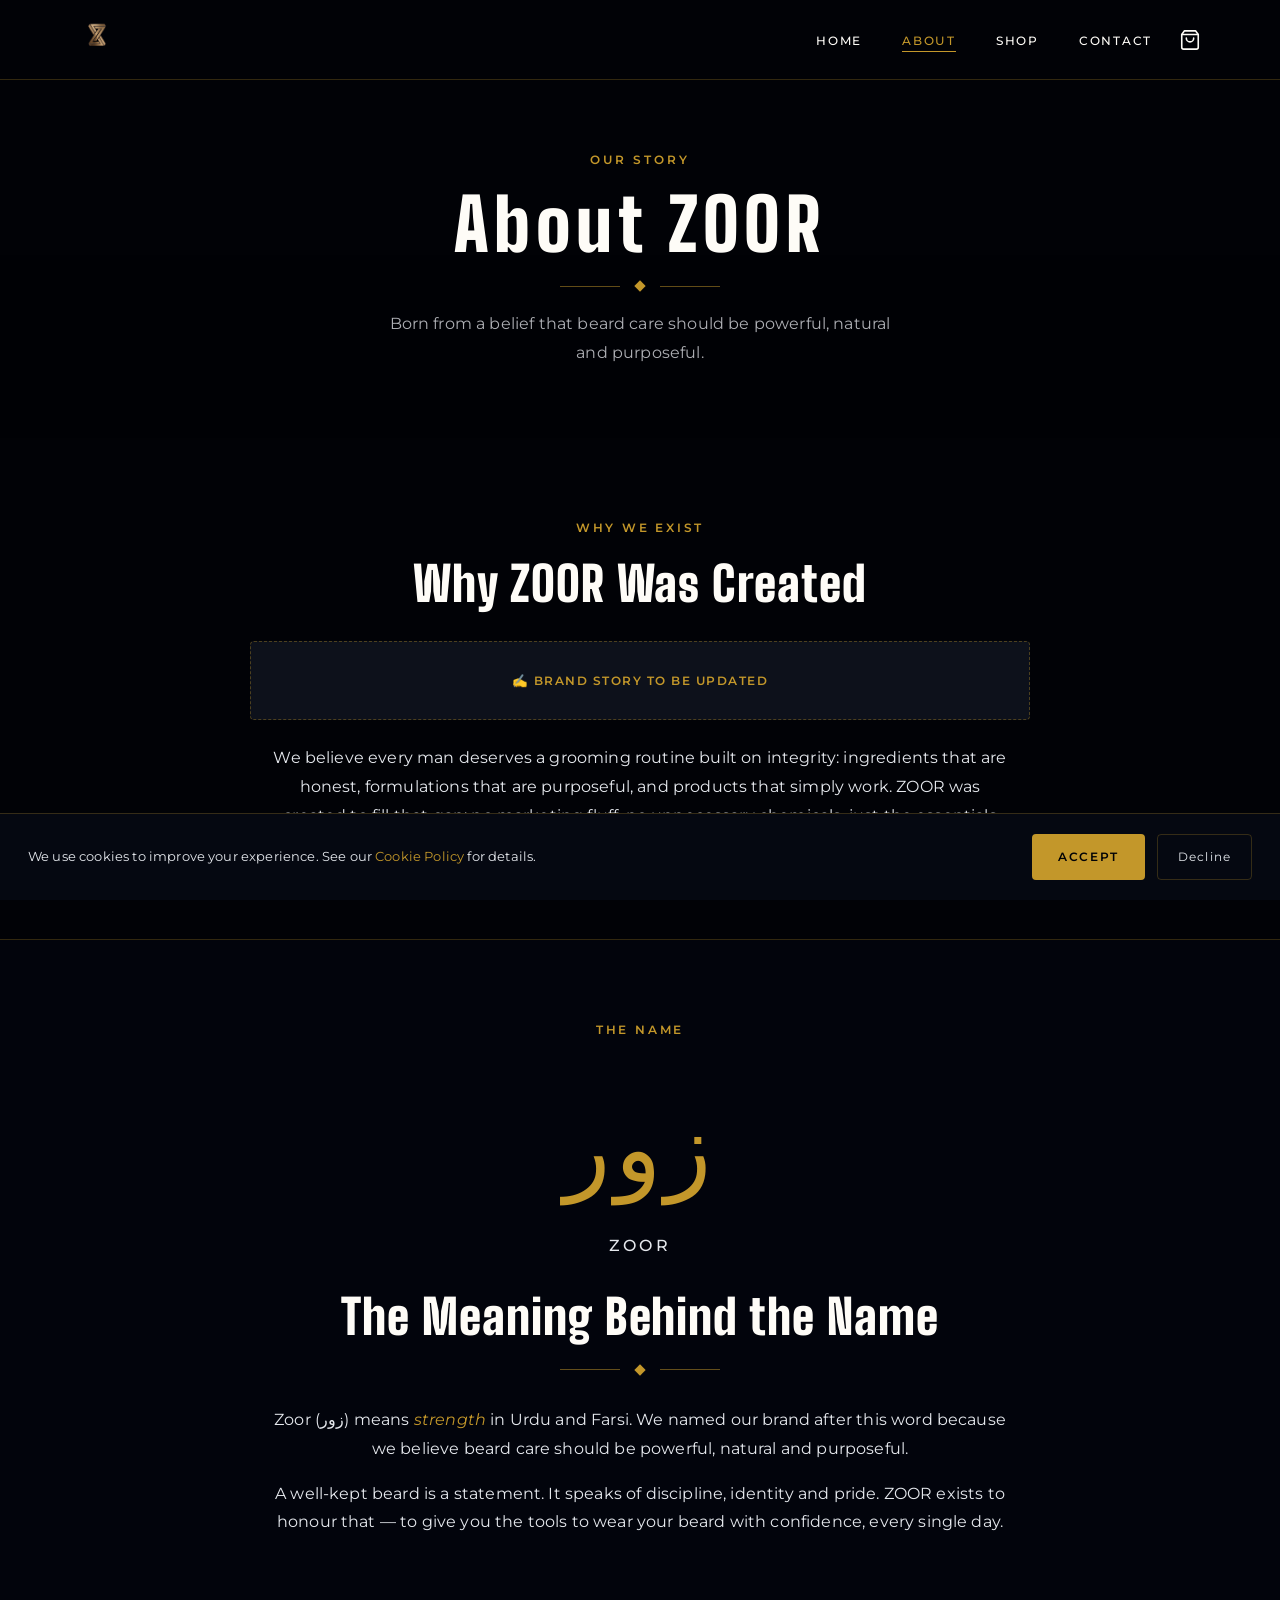
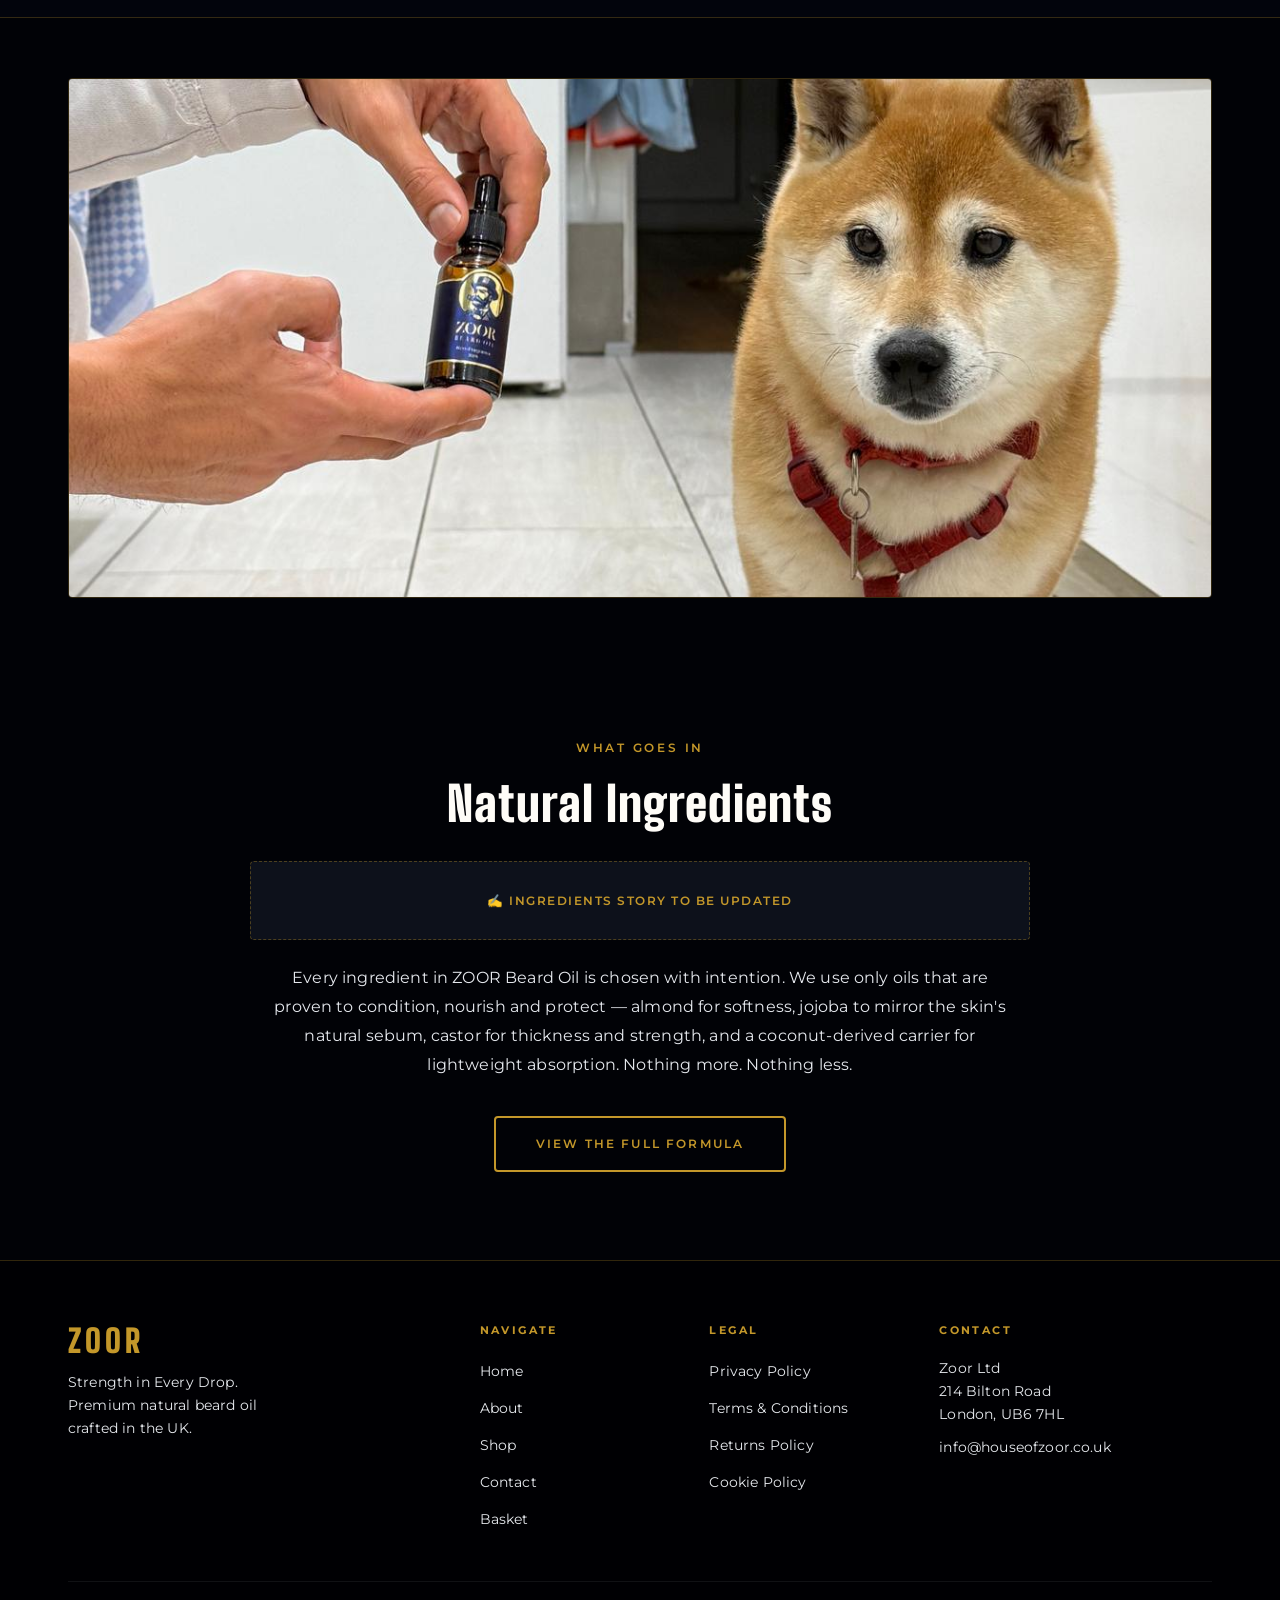
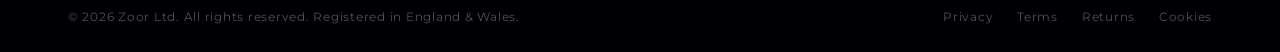
==== commit 5ec07f2f: "fix: full audit remediation — a11y, motion, tokens, touch targets - prefers-reduced-motion: scroll-b" ====
--- a/about.html
+++ b/about.html
@@ -15,7 +15,7 @@
   <a href="#main-content" class="skip-to-content">Skip to content</a>
 
   <!-- NAVBAR -->
-  <nav class="navbar" id="navbar">
+  <nav class="navbar" id="navbar" aria-label="Main navigation">
     <div class="nav-container">
       <a href="index.html" class="nav-logo"><img src="logo%20zoor%20new.png" alt="ZOOR" width="1024" height="712" /></a>
       <ul class="nav-menu" id="navMenu">
@@ -43,7 +43,7 @@
     <div class="page-hero-bg" style="background-image: url('https://images.unsplash.com/photo-1503951914875-452162b0f3f1?auto=format&fit=crop&w=1920&q=80');"></div>
     <div class="page-hero-overlay"></div>
     <div class="page-hero-content container">
-      <p style="font-size: 0.72rem; letter-spacing: 0.28em; text-transform: uppercase; color: var(--gold); font-weight: 600; margin-bottom: 16px;">Our Story</p>
+      <p class="eyebrow" style="margin-bottom: 16px;">Our Story</p>
       <h1>About ZOOR</h1>
       <div class="divider" style="margin: 20px auto;">
         <span class="divider-line"></span>
@@ -150,7 +150,7 @@
         </div>
       </div>
       <div class="footer-bottom">
-        <p>&copy; 2024 Zoor Ltd. All rights reserved. Registered in England &amp; Wales.</p>
+        <p>&copy; 2026 Zoor Ltd. All rights reserved. Registered in England &amp; Wales.</p>
         <div class="footer-legal-links">
           <a href="privacy-policy.html">Privacy</a>
           <a href="terms-conditions.html">Terms</a>
--- a/css/styles.css
+++ b/css/styles.css
@@ -15,8 +15,9 @@
   --gold:        oklch(70% 0.13 85);
   --gold-light:  oklch(73% 0.14 84);
   --gold-dim:    oklch(70% 0.13 85 / 0.15);
-  --cream:       oklch(100% 0 0);
-  --cream-muted: oklch(93% 0.008 265);
+  --cream:            oklch(99% 0.006 85);
+  --cream-muted:      oklch(93% 0.008 265);
+  --muted-disabled:   oklch(60% 0.03 265);
   --cream-dim:   oklch(93% 0.008 265 / 0.10);
   --border:      oklch(70% 0.13 85 / 0.25);
   --font-display:'Big Shoulders Display', Impact, sans-serif;
@@ -54,7 +55,8 @@
   --error:       oklch(60% 0.15 28);
 }
 
-html { scroll-behavior: smooth; font-size: 16px; }
+html { font-size: 16px; }
+@media (prefers-reduced-motion: no-preference) { html { scroll-behavior: smooth; } }
 
 body {
   background-color: var(--black);
@@ -246,8 +248,8 @@
   display: flex;
   align-items: center;
   justify-content: center;
-  width: 40px;
-  height: 40px;
+  width: 44px;
+  height: 44px;
   color: var(--cream);
   transition: color 0.2s;
 }
@@ -520,6 +522,17 @@
   outline: none;
 }
 
+/* ── EYEBROW ──────────────────────────────────────────────── */
+.eyebrow {
+  font-size: 0.72rem;
+  letter-spacing: 0.26em;
+  text-transform: uppercase;
+  color: var(--gold);
+  font-weight: 600;
+  font-family: var(--font-sans);
+  display: block;
+}
+
 /* ── BREADCRUMB ───────────────────────────────────────────── */
 .breadcrumb-link {
   color: var(--cream-muted);
@@ -845,8 +858,8 @@
   line-height: 1;
 }
 
-.qty-btn:hover:not(:disabled) { background: oklch(100% 0 0 / 0.07); color: var(--gold-light); }
-.qty-btn:disabled { color: oklch(60% 0.03 265); cursor: default; }
+.qty-btn:hover:not(:disabled) { background: var(--cream-a07); color: var(--gold-light); }
+.qty-btn:disabled { color: var(--muted-disabled); cursor: default; }
 
 .qty-val {
   font-family: var(--font-sans);
@@ -2011,4 +2024,20 @@
     transition-duration: 0.01ms !important;
     transition-delay: 0s !important;
   }
-}
+
+  /* Show scroll-animated content immediately */
+  .fade-up {
+    opacity: 1;
+    transform: none;
+  }
+
+  /* Freeze Ken Burns */
+  .hero-bg,
+  .hero.loaded .hero-bg {
+    transform: none;
+  }
+
+  /* Snap form-success states */
+  .form-success { opacity: 1; }
+  .form-success-icon { transform: scale(1); }
+}
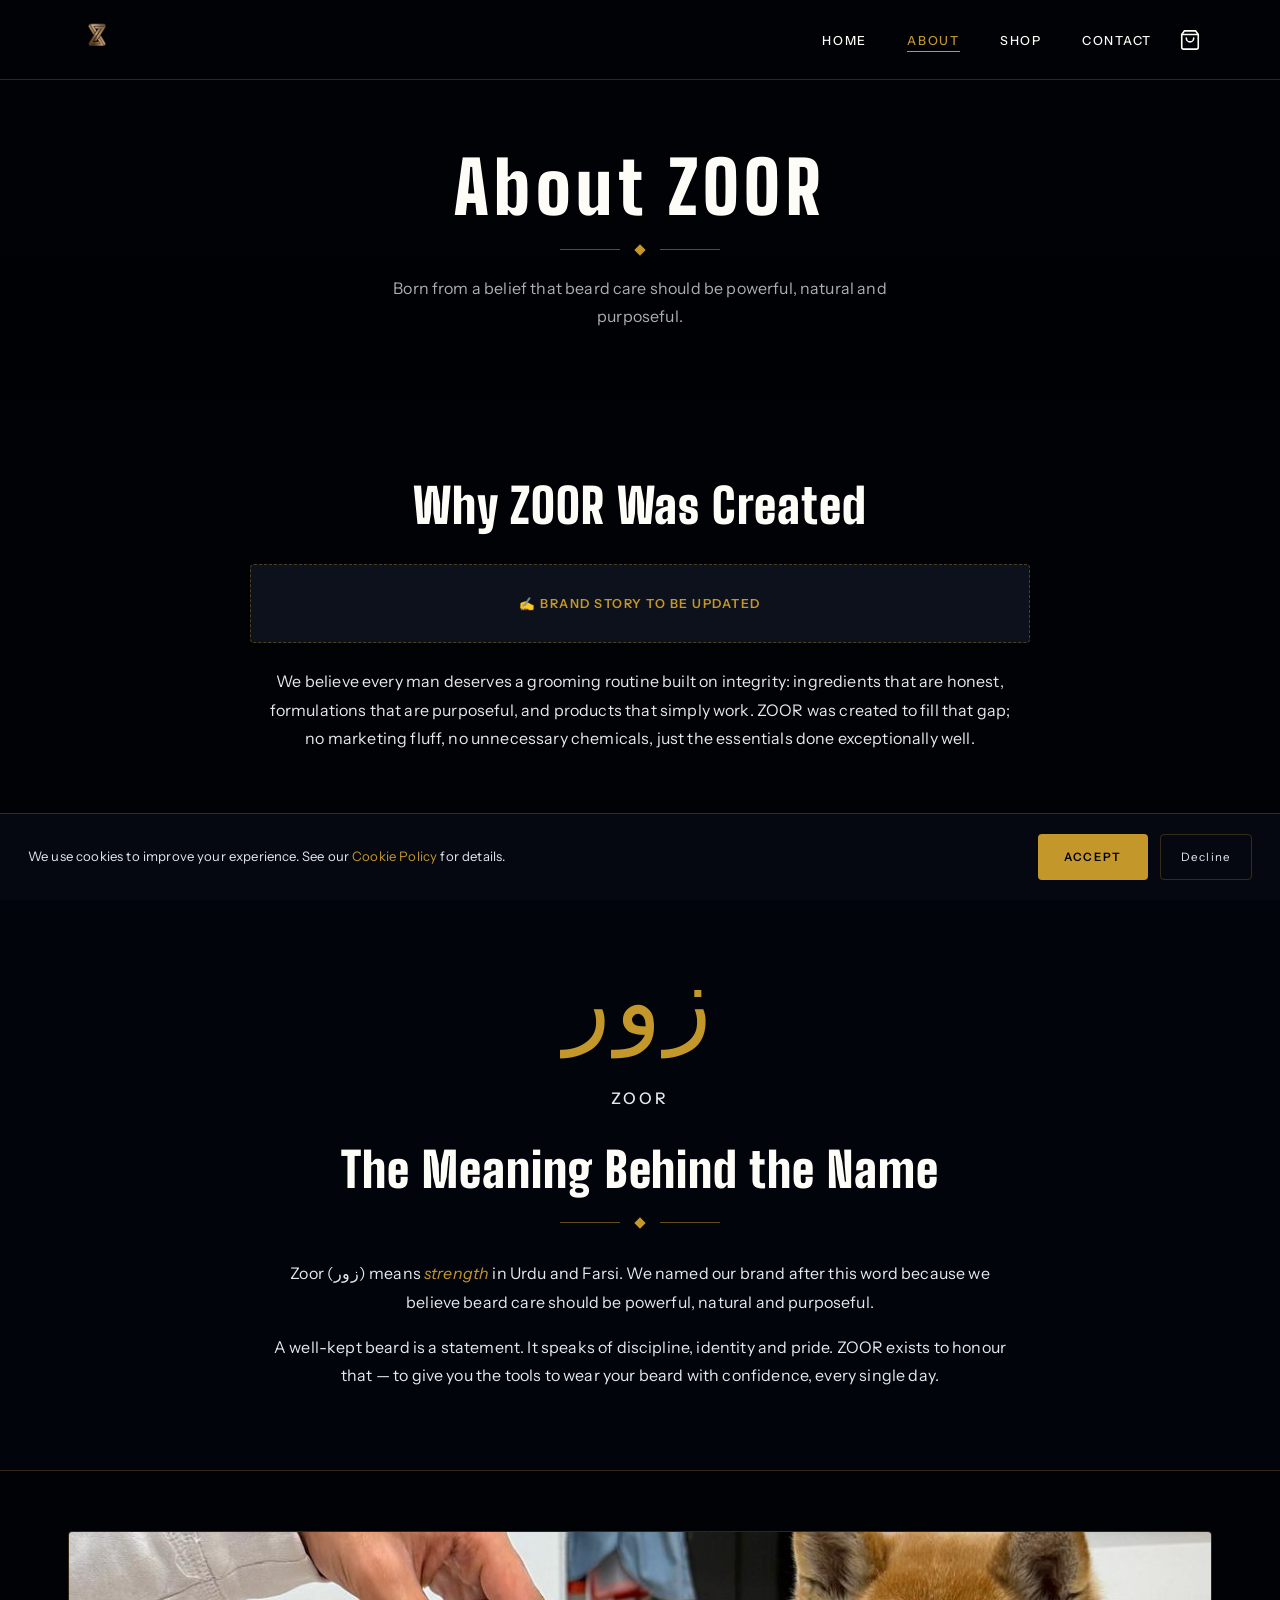
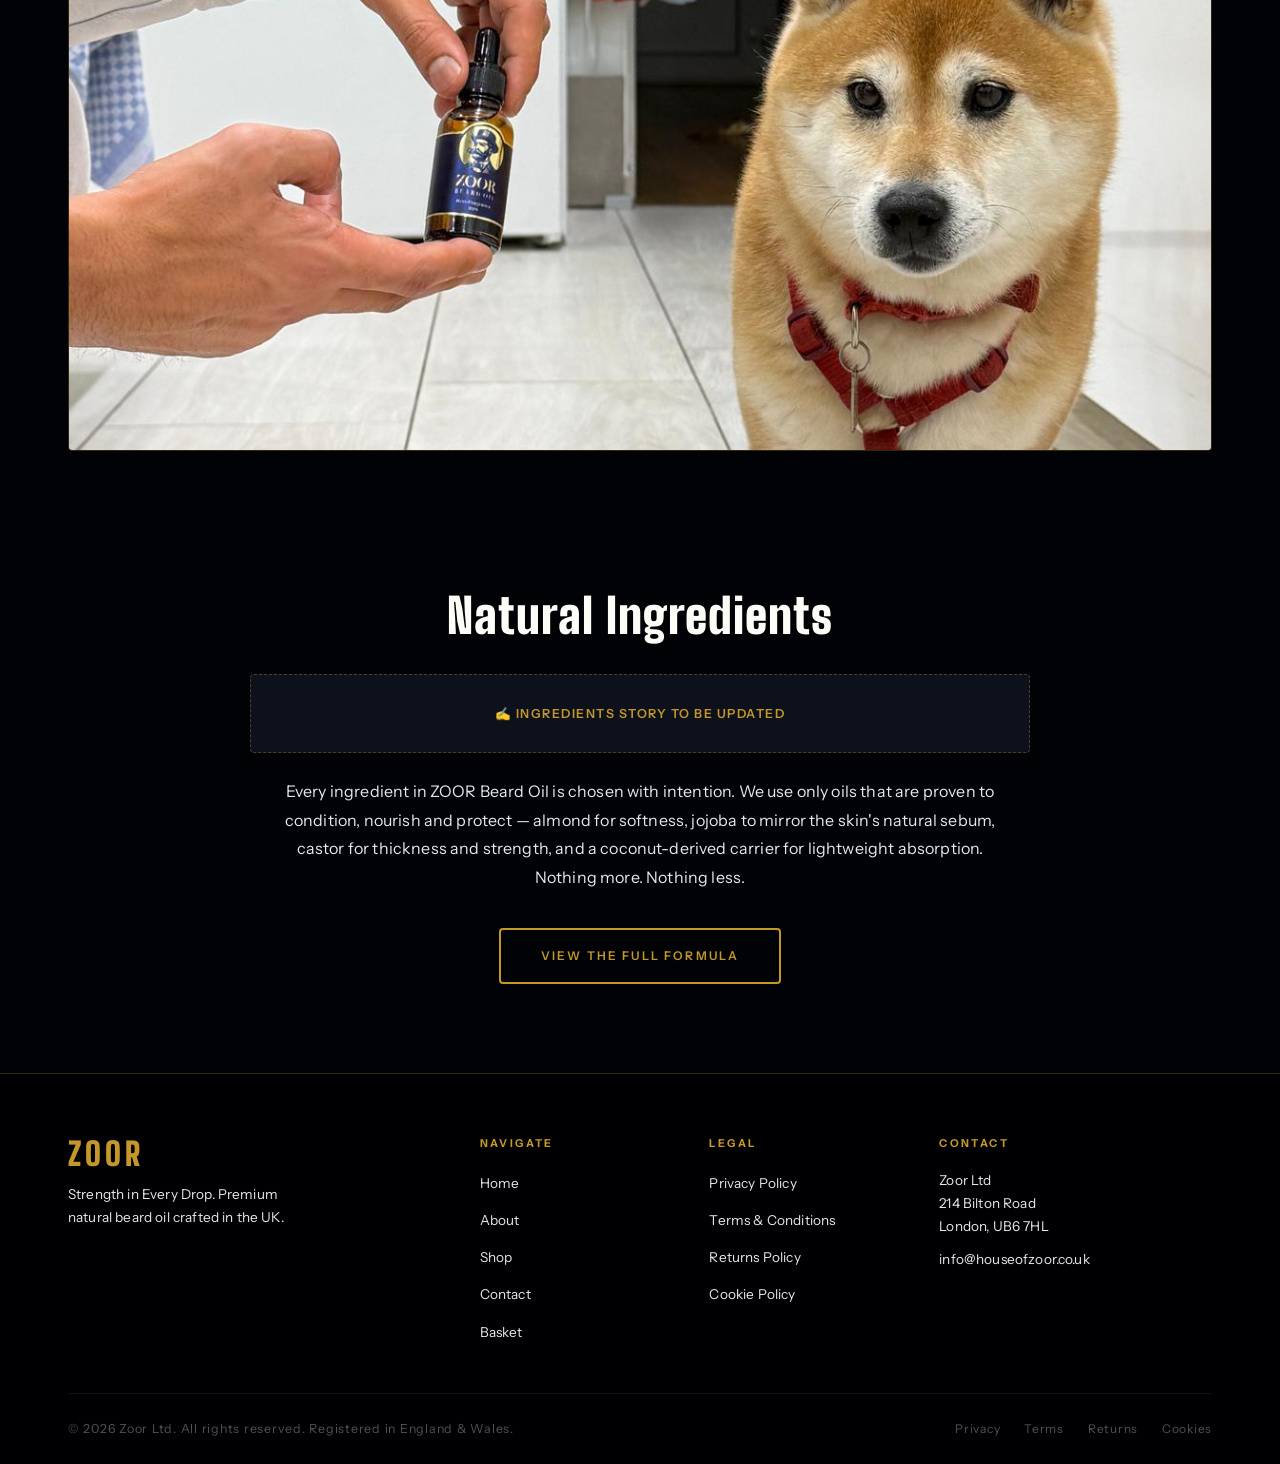
==== commit 784b829d: "feat: critique fixes — strip AI tells, scroll-triggered CTA, body font, toast - Remove eyebrow chip " ====
--- a/about.html
+++ b/about.html
@@ -7,7 +7,7 @@
   <meta name="description" content="Zoor means strength. Learn the story behind the brand, the meaning of our name, and the natural ingredients we believe in." />
   <link rel="preconnect" href="https://fonts.googleapis.com" />
   <link rel="preconnect" href="https://fonts.gstatic.com" crossorigin />
-  <link href="https://fonts.googleapis.com/css2?family=Big+Shoulders+Display:wght@700;900&family=Montserrat:wght@400;500;600;700&family=Playfair+Display:ital,wght@0,400;0,700;1,400&display=swap" rel="stylesheet" />
+  <link href="https://fonts.googleapis.com/css2?family=Big+Shoulders+Display:wght@700;900&family=Instrument+Sans:wght@400;500;600;700&family=Playfair+Display:ital,wght@0,400;0,700;1,400&display=swap" rel="stylesheet" />
   <link rel="stylesheet" href="css/styles.css" />
 </head>
 <body>
@@ -43,7 +43,6 @@
     <div class="page-hero-bg" style="background-image: url('https://images.unsplash.com/photo-1503951914875-452162b0f3f1?auto=format&fit=crop&w=1920&q=80');"></div>
     <div class="page-hero-overlay"></div>
     <div class="page-hero-content container">
-      <p class="eyebrow" style="margin-bottom: 16px;">Our Story</p>
       <h1>About ZOOR</h1>
       <div class="divider" style="margin: 20px auto;">
         <span class="divider-line"></span>
@@ -58,7 +57,6 @@
   <section class="about-section section">
     <div class="container">
       <div class="about-section-inner fade-up">
-        <p style="font-size: 0.72rem; letter-spacing: 0.24em; text-transform: uppercase; color: var(--gold); font-weight: 600; margin-bottom: 20px;">Why We Exist</p>
         <h2>Why ZOOR Was Created</h2>
         <div class="placeholder-box" style="margin-top: 32px;">&#9997; Brand story to be updated</div>
         <p style="margin-top: 24px; color: var(--cream-muted);">We believe every man deserves a grooming routine built on integrity: ingredients that are honest, formulations that are purposeful, and products that simply work. ZOOR was created to fill that gap; no marketing fluff, no unnecessary chemicals, just the essentials done exceptionally well.</p>
@@ -70,7 +68,6 @@
   <section class="about-section about-meaning section">
     <div class="container">
       <div class="about-section-inner fade-up">
-        <p style="font-size: 0.72rem; letter-spacing: 0.24em; text-transform: uppercase; color: var(--gold); font-weight: 600; margin-bottom: 20px;">The Name</p>
         <span class="arabic-word">زور</span>
         <span class="transliteration">Zoor</span>
         <h2>The Meaning Behind the Name</h2>
@@ -103,7 +100,6 @@
   <section class="about-section section">
     <div class="container">
       <div class="about-section-inner fade-up">
-        <p style="font-size: 0.72rem; letter-spacing: 0.24em; text-transform: uppercase; color: var(--gold); font-weight: 600; margin-bottom: 20px;">What Goes In</p>
         <h2>Natural Ingredients</h2>
         <div class="placeholder-box" style="margin-top: 32px;">&#9997; Ingredients story to be updated</div>
         <p style="margin-top: 24px;">Every ingredient in ZOOR Beard Oil is chosen with intention. We use only oils that are proven to condition, nourish and protect — almond for softness, jojoba to mirror the skin's natural sebum, castor for thickness and strength, and a coconut-derived carrier for lightweight absorption. Nothing more. Nothing less.</p>
--- a/css/styles.css
+++ b/css/styles.css
@@ -1,7 +1,7 @@
 /* ============================================================
    ZOOR – PREMIUM BEARD OIL
-   Colour: #0a0e1a (navy) | #C49A2B (gold) | #FFFFFF / #E8EAF0 (white)
-   Fonts : Big Shoulders Display (headings) | Montserrat (body)
+   Colour: oklch(8% 0.022 265) black | oklch(70% 0.13 85) gold | oklch(99% 0.006 85) cream
+   Fonts : Big Shoulders Display (headings) | Instrument Sans (body) | Playfair Display (serif accents)
    ============================================================ */
 
 /* ── RESET & ROOT ─────────────────────────────────────────── */
@@ -22,7 +22,7 @@
   --border:      oklch(70% 0.13 85 / 0.25);
   --font-display:'Big Shoulders Display', Impact, sans-serif;
   --font-serif:  'Playfair Display', Georgia, serif;
-  --font-sans:   'Montserrat', 'Helvetica Neue', sans-serif;
+  --font-sans:   'Instrument Sans', 'Helvetica Neue', sans-serif;
   --nav-h:       80px;
   --ease:        cubic-bezier(0.16, 1, 0.3, 1);
   --ease-fast:   cubic-bezier(0.25, 1, 0.5, 1);
@@ -52,7 +52,10 @@
   --gold-a35:    oklch(70% 0.13 85 / 0.35);
   --black-footer: oklch(5.5% 0.02 265);
   --success:      oklch(45% 0.12 148);
-  --error:       oklch(60% 0.15 28);
+  --error:        oklch(60% 0.15 28);
+  --muted-ui:     oklch(65% 0.005 265);
+  --cream-a04:    oklch(99% 0.006 85 / 0.04);
+  --cream-a09:    oklch(99% 0.006 85 / 0.09);
 }
 
 html { font-size: 16px; }
@@ -319,17 +322,6 @@
   max-width: 820px;
 }
 
-.hero-eyebrow {
-  font-size: 0.72rem;
-  letter-spacing: 0.28em;
-  text-transform: uppercase;
-  color: var(--gold);
-  font-weight: 600;
-  margin-bottom: 20px;
-  font-family: var(--font-sans);
-  animation: hero-enter 0.65s var(--ease) 0.1s both;
-}
-
 .hero-title {
   font-size: clamp(5.5rem, 17vw, 14rem);
   letter-spacing: 0.1em;
@@ -1088,7 +1080,7 @@
 
 .form-group input[aria-invalid="true"],
 .form-group textarea[aria-invalid="true"] {
-  border-color: var(--gold);
+  border-color: var(--error);
 }
 
 /* ── Contact form success state ───────────────────────────── */
@@ -1572,6 +1564,7 @@
 .toast.show {
   transform: translateY(0);
   opacity: 1;
+  pointer-events: auto;
 }
 
 .toast-dot {
@@ -1582,11 +1575,22 @@
   flex-shrink: 0;
 }
 
+.toast-body { display: flex; flex-direction: column; gap: 3px; }
+
 .toast p {
   font-size: 0.82rem;
   color: var(--cream);
   font-weight: 500;
 }
+
+.toast-link {
+  font-size: 0.72rem;
+  color: var(--gold);
+  font-weight: 600;
+  letter-spacing: 0.06em;
+  transition: opacity 0.15s;
+}
+.toast-link:hover { opacity: 0.75; }
 
 /* ── KEYFRAMES ────────────────────────────────────────────── */
 @keyframes hero-enter {
@@ -1805,7 +1809,16 @@
     box-shadow: 0 4px 20px var(--gold-a35), 0 2px 8px var(--black-a35);
     z-index: 800;
     white-space: nowrap;
-    transition: transform 0.2s var(--ease), box-shadow 0.2s var(--ease);
+    opacity: 0;
+    pointer-events: none;
+    transform: translateY(8px);
+    transition: opacity 0.3s var(--ease), transform 0.3s var(--ease), box-shadow 0.2s var(--ease);
+  }
+
+  .floating-shop-btn.hero-gone {
+    opacity: 1;
+    pointer-events: auto;
+    transform: translateY(0);
   }
 
   .floating-shop-btn:active {
@@ -1924,7 +1937,7 @@
   font-weight: 600;
   letter-spacing: 0.09em;
   text-transform: uppercase;
-  color: oklch(65% 0.005 265);
+  color: var(--muted-ui);
 }
 
 .trust-divider {
@@ -1935,15 +1948,15 @@
 }
 
 .trust-card {
-  background: oklch(100% 0 0 / 0.04);
-  border: 1px solid oklch(100% 0 0 / 0.09);
+  background: var(--cream-a04);
+  border: 1px solid var(--cream-a09);
   border-radius: 3px;
   padding: 3px 8px;
   font-size: 0.6rem;
   font-weight: 800;
   letter-spacing: 0.06em;
   font-family: var(--font-sans);
-  color: oklch(65% 0.005 265);
+  color: var(--muted-ui);
   display: inline-flex;
   align-items: center;
   height: 22px;
